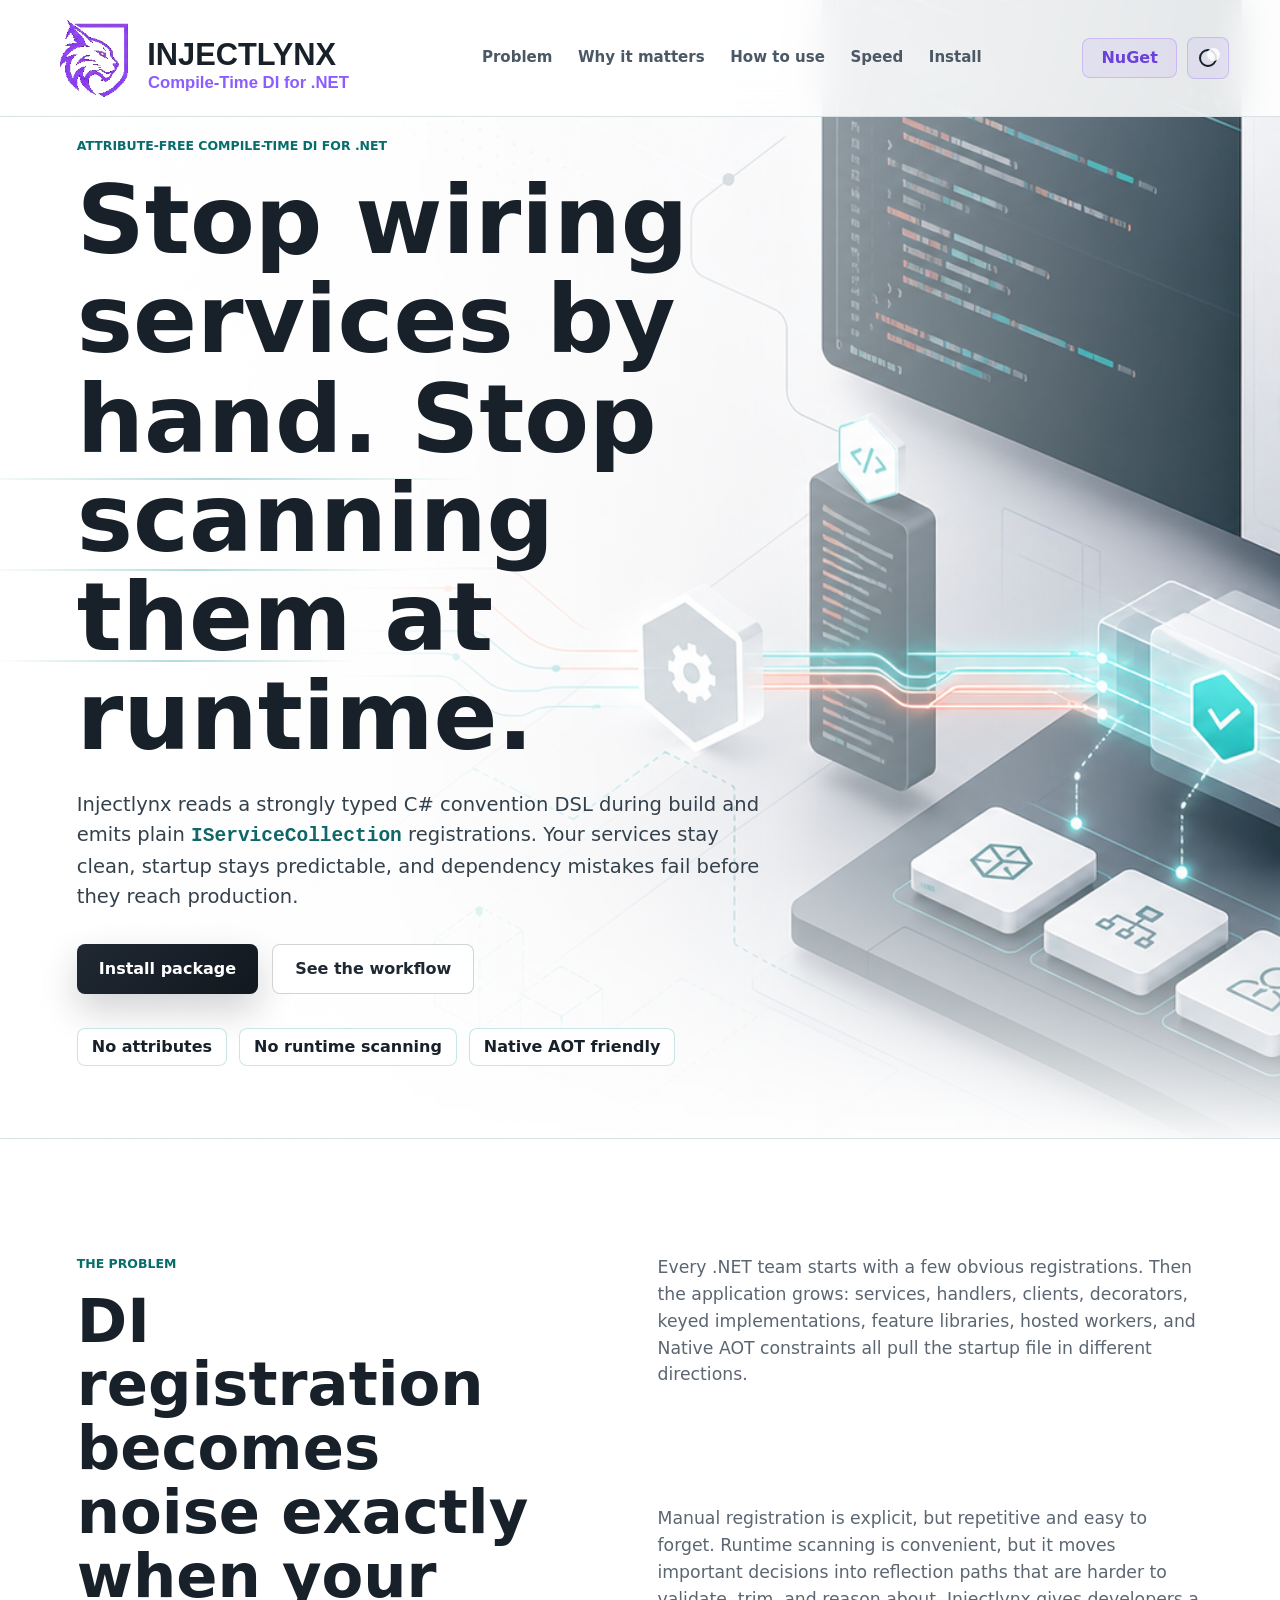
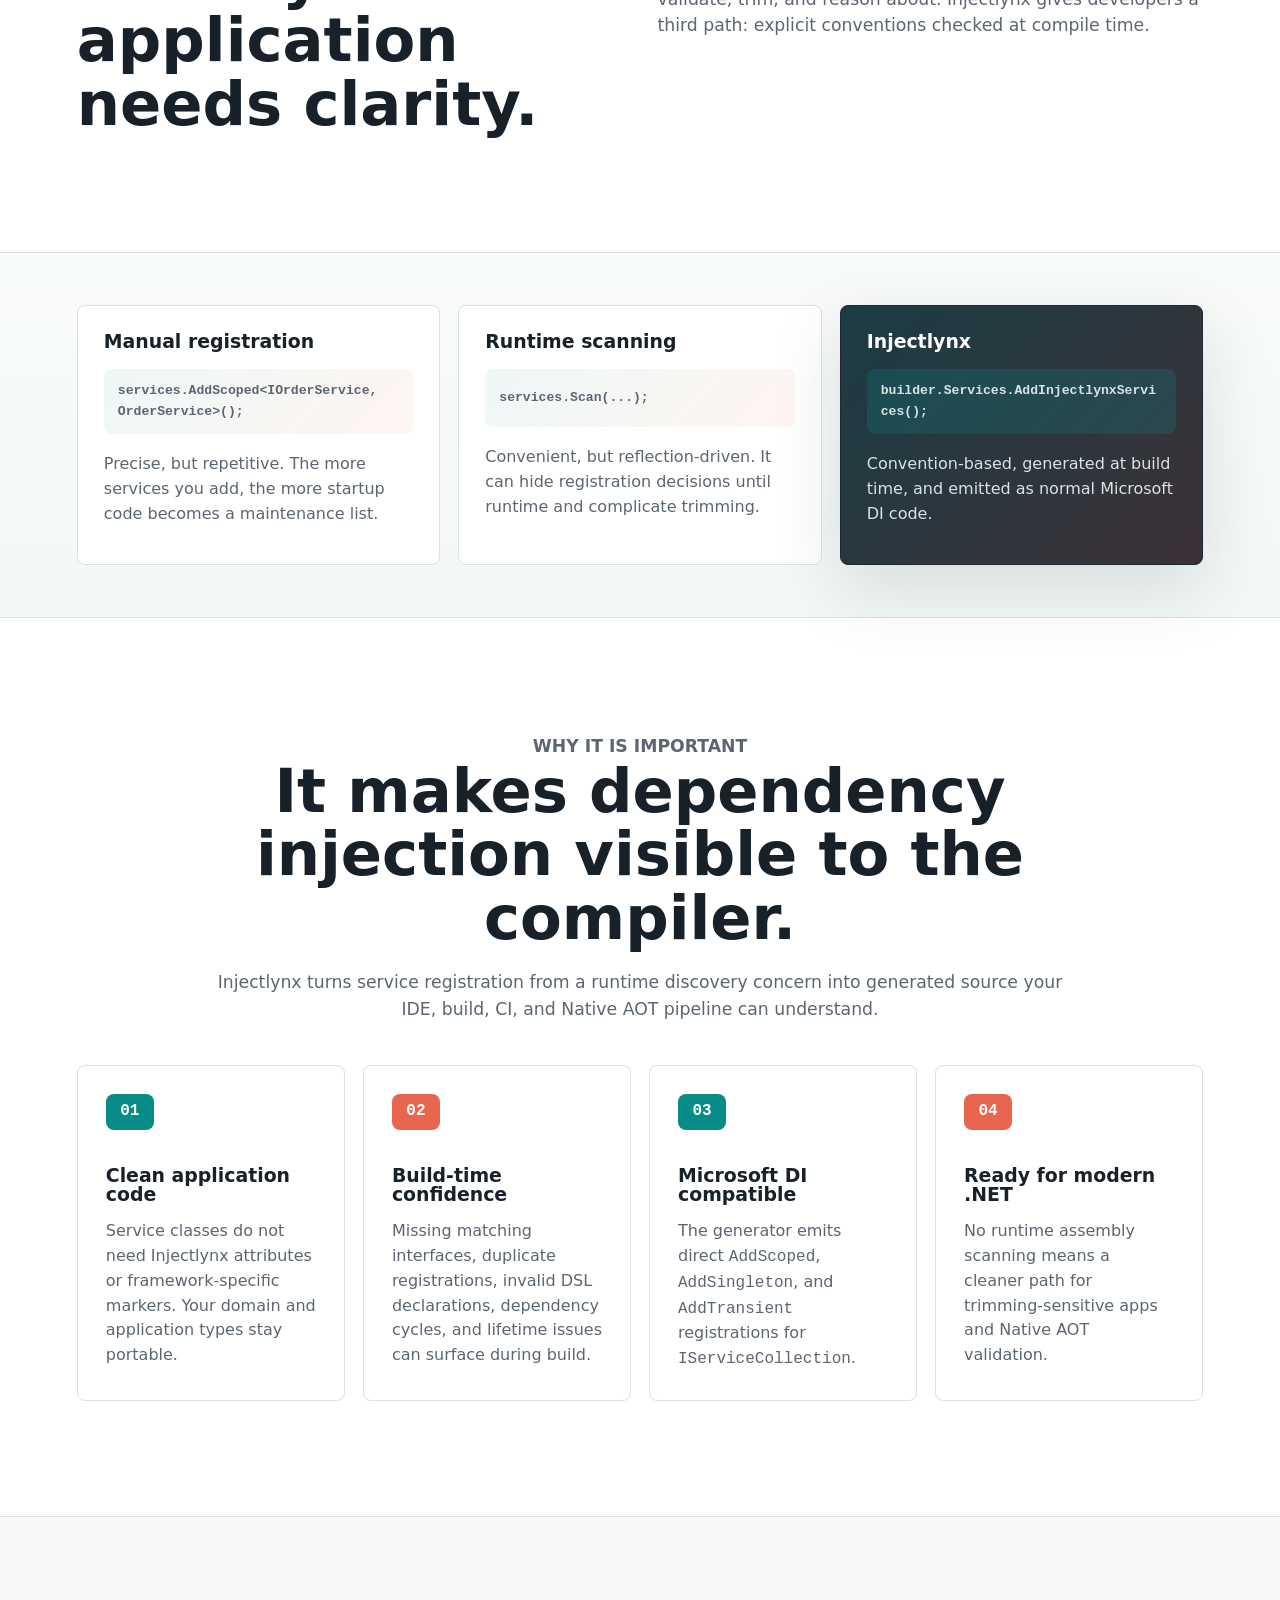
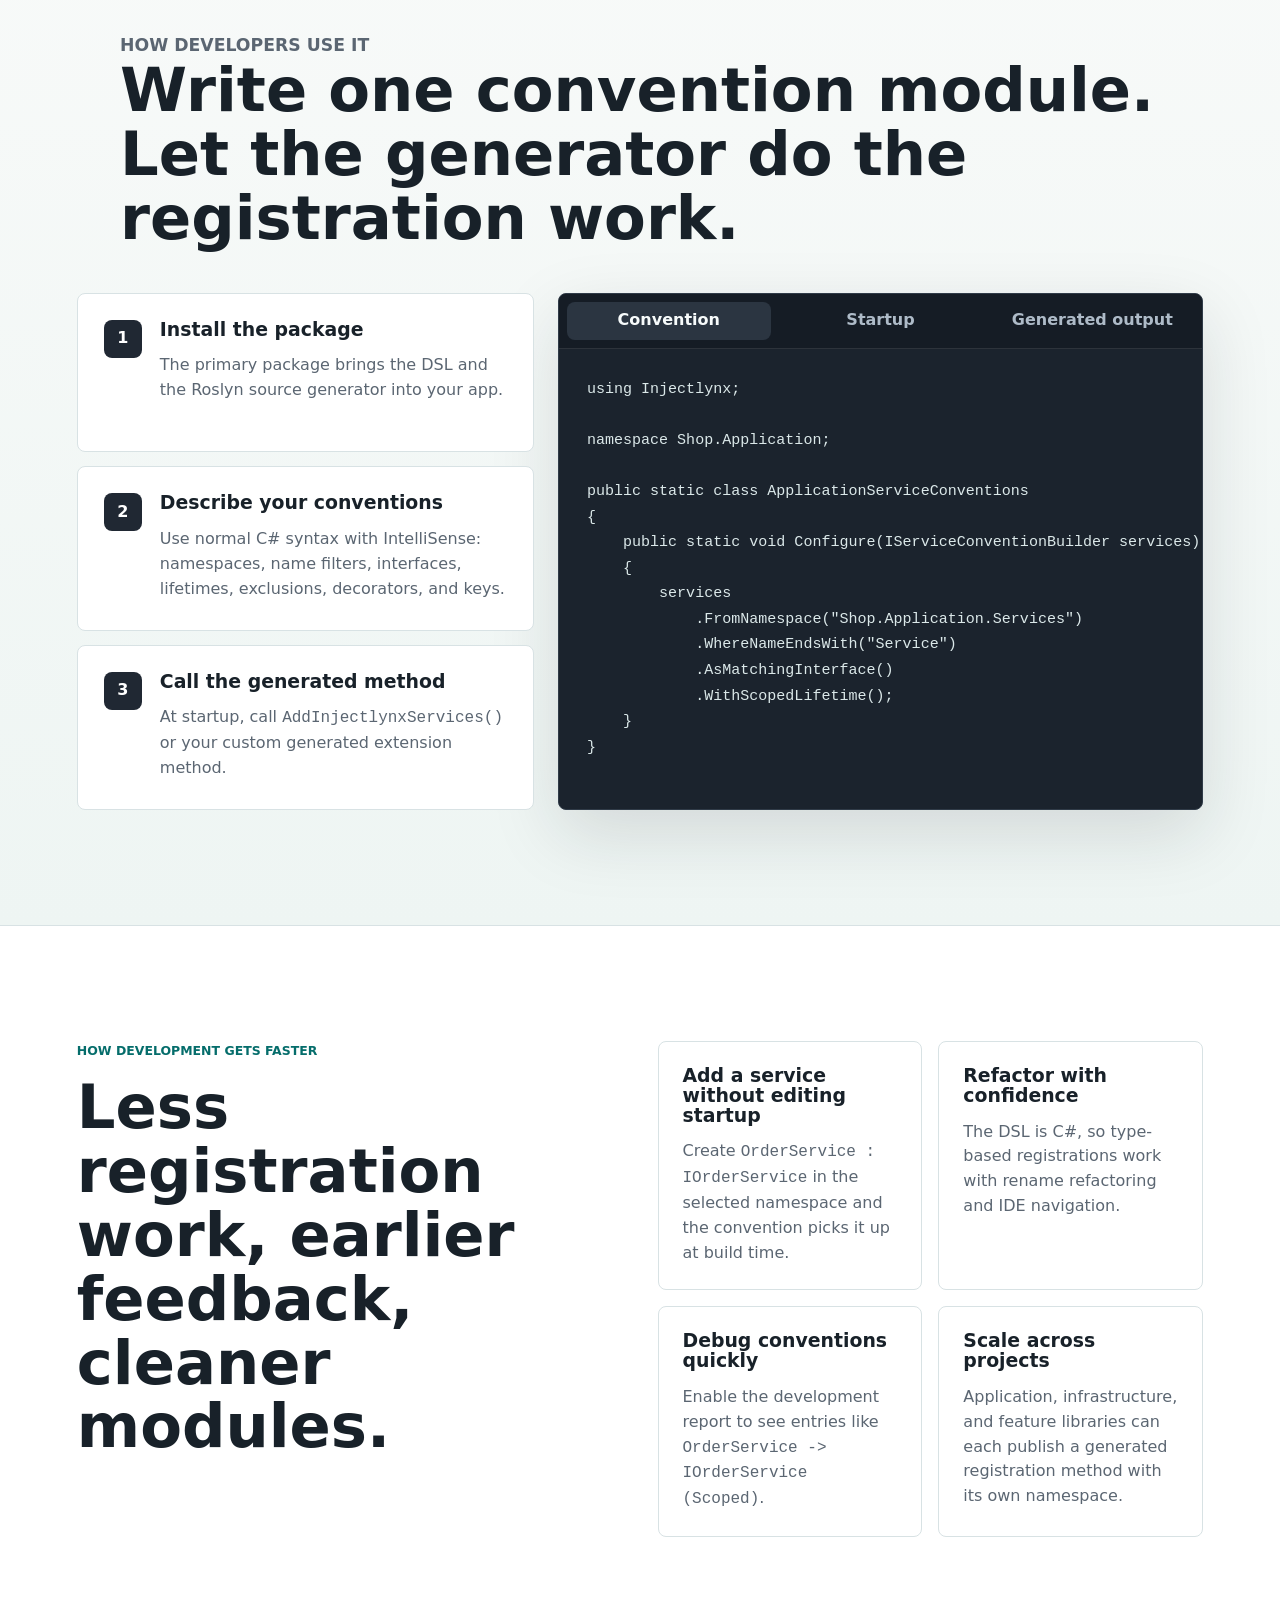
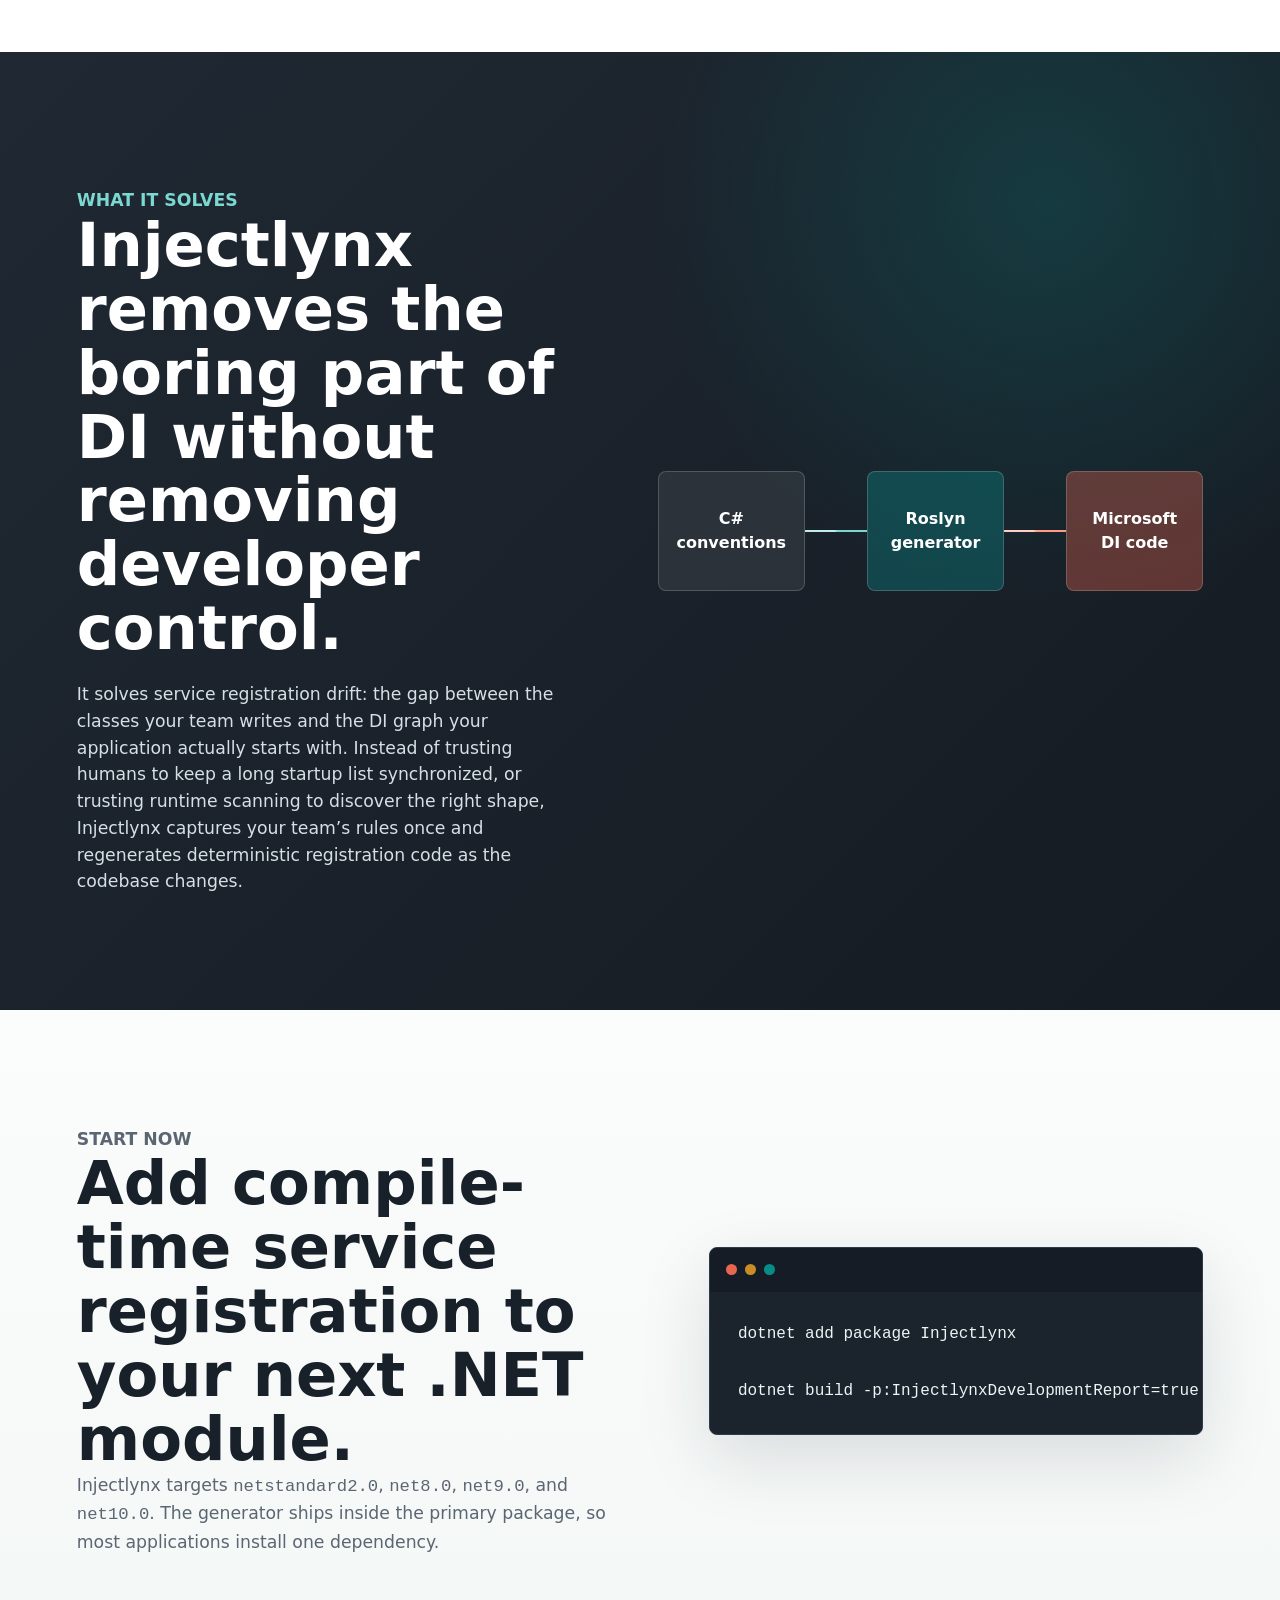
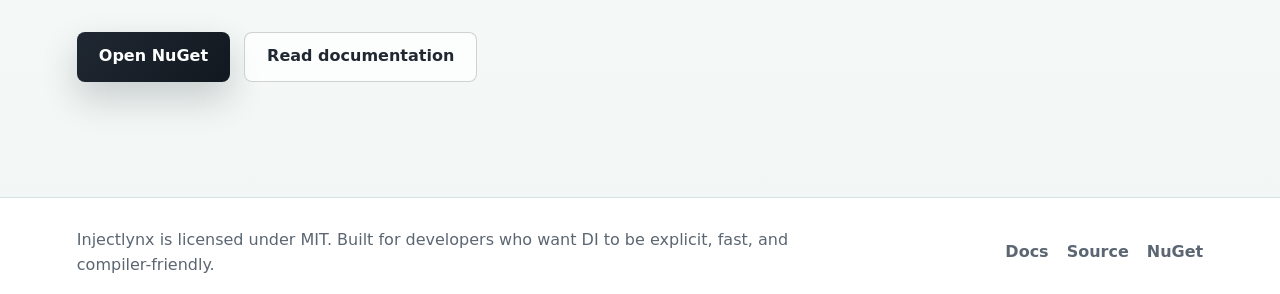
==== website/index.html @ a9395935 "Add Injectlynx website" ====
<!doctype html>
<html lang="en">
  <head>
    <meta charset="utf-8">
    <meta name="viewport" content="width=device-width, initial-scale=1">
    <meta
      name="description"
      content="Injectlynx is an attribute-free compile-time dependency injection toolkit for .NET that generates Microsoft DI registrations from a strongly typed C# convention DSL."
    >
    <meta
      name="keywords"
      content=".NET dependency injection, compile-time DI, compile-time dependency injection, C# dependency injection, source generator dependency injection, Roslyn source generator, Microsoft.Extensions.DependencyInjection, IServiceCollection registrations, Native AOT dependency injection, attribute-free DI, convention-based DI, dependency injection generator, .NET source generator, service registration generator, build-time diagnostics, no runtime scanning, trim friendly .NET, ASP.NET Core dependency injection, Minimal API dependency injection, Worker Service dependency injection"
    >
    <meta name="author" content="Injectlynx">
    <meta name="robots" content="index, follow, max-image-preview:large">
    <meta name="theme-color" content="#8B5CFF">
    <link rel="canonical" href="https://it-nilesh.github.io/Injectlynx/">
    <meta property="og:type" content="website">
    <meta property="og:site_name" content="Injectlynx">
    <meta property="og:title" content="Injectlynx | Compile-Time Dependency Injection for .NET">
    <meta
      property="og:description"
      content="Generate Microsoft DI registrations at build time from clean C# conventions. No attributes, no runtime scanning, Native AOT friendly."
    >
    <meta property="og:url" content="https://it-nilesh.github.io/Injectlynx/">
    <meta property="og:image" content="https://it-nilesh.github.io/Injectlynx/assets/injectlynx-hero.png">
    <meta property="og:image:alt" content="Abstract compile-time dependency injection pipeline for Injectlynx">
    <meta property="og:image:width" content="1672">
    <meta property="og:image:height" content="941">
    <meta name="twitter:card" content="summary_large_image">
    <meta name="twitter:title" content="Injectlynx | Compile-Time Dependency Injection for .NET">
    <meta
      name="twitter:description"
      content="Attribute-free, convention-based compile-time dependency injection for Microsoft.Extensions.DependencyInjection."
    >
    <meta name="twitter:image" content="https://it-nilesh.github.io/Injectlynx/assets/injectlynx-hero.png">
    <title>Injectlynx | Compile-Time Dependency Injection for .NET</title>
    <link rel="icon" type="image/svg+xml" href="assets/injectlynx-mark.svg">
    <link rel="apple-touch-icon" href="assets/injectlynx-mark.svg">
    <script>
      (() => {
        let storedTheme = null;

        try {
          storedTheme = localStorage.getItem("injectlynx-theme");
        } catch {
          storedTheme = null;
        }

        const systemDark = window.matchMedia("(prefers-color-scheme: dark)").matches;
        document.documentElement.dataset.theme = storedTheme || (systemDark ? "dark" : "light");
      })();
    </script>
    <link rel="stylesheet" href="styles.css">
    <script type="application/ld+json">
      {
        "@context": "https://schema.org",
        "@type": "SoftwareApplication",
        "name": "Injectlynx",
        "applicationCategory": "DeveloperApplication",
        "operatingSystem": "Windows, macOS, Linux",
        "programmingLanguage": "C#",
        "keywords": ".NET dependency injection, compile-time DI, C# dependency injection, source generator dependency injection, Roslyn source generator, Microsoft.Extensions.DependencyInjection, IServiceCollection registrations, Native AOT dependency injection, attribute-free DI, convention-based DI, service registration generator, no runtime scanning",
        "description": "Injectlynx is an attribute-free, convention-based compile-time dependency injection toolkit for .NET. It uses a Roslyn incremental source generator to emit Microsoft.Extensions.DependencyInjection registrations during build.",
        "url": "https://it-nilesh.github.io/Injectlynx/",
        "logo": "https://it-nilesh.github.io/Injectlynx/assets/injectlynx-logo.svg",
        "image": "https://it-nilesh.github.io/Injectlynx/assets/injectlynx-hero.png",
        "license": "https://github.com/it-nilesh/Injectlynx/blob/main/LICENSE",
        "codeRepository": "https://github.com/it-nilesh/Injectlynx",
        "downloadUrl": "https://www.nuget.org/packages/Injectlynx",
        "softwareRequirements": ".NET 8, .NET 9, .NET 10, netstandard2.0",
        "offers": {
          "@type": "Offer",
          "price": "0",
          "priceCurrency": "USD"
        },
        "featureList": [
          "Attribute-free service registration",
          "Compile-time Microsoft DI registration generation",
          "Strongly typed C# convention DSL",
          "Native AOT friendly dependency injection",
          "Build-time diagnostics for invalid conventions"
        ],
        "sameAs": [
          "https://github.com/it-nilesh/Injectlynx",
          "https://www.nuget.org/packages/Injectlynx"
        ]
      }
    </script>
  </head>
  <body>
    <header class="site-header">
      <a class="brand" href="#top" aria-label="Injectlynx home">
        <img src="assets/injectlynx-logo.svg" alt="Injectlynx" width="514" height="137">
      </a>
      <nav class="nav" aria-label="Primary navigation">
        <a href="#problem">Problem</a>
        <a href="#why">Why it matters</a>
        <a href="#use">How to use</a>
        <a href="#speed">Speed</a>
        <a href="#install">Install</a>
      </nav>
      <div class="header-actions">
        <a class="nav-cta" href="https://www.nuget.org/packages/Injectlynx">NuGet</a>
        <button class="theme-toggle" type="button" aria-label="Switch to dark mode" aria-pressed="false">
          <span class="theme-icon" aria-hidden="true"></span>
        </button>
        <button class="menu-toggle" type="button" aria-label="Open menu" aria-expanded="false" aria-controls="mobile-menu">
          <span></span>
          <span></span>
          <span></span>
        </button>
      </div>
      <div class="mobile-menu" id="mobile-menu">
        <a href="#problem">Problem</a>
        <a href="#why">Why it matters</a>
        <a href="#use">How to use</a>
        <a href="#speed">Speed</a>
        <a href="#install">Install</a>
        <a href="https://www.nuget.org/packages/Injectlynx">NuGet package</a>
      </div>
    </header>

    <main id="top">
      <section class="hero" aria-label="Injectlynx introduction">
        <img
          class="hero-media"
          src="assets/injectlynx-hero.png"
          alt=""
          width="1672"
          height="941"
          fetchpriority="high"
        >
        <div class="hero-overlay"></div>
        <div class="hero-motion" aria-hidden="true">
          <span></span>
          <span></span>
          <span></span>
        </div>
        <div class="hero-content">
          <p class="eyebrow">Attribute-free compile-time DI for .NET</p>
          <h1>Stop wiring services by hand. Stop scanning them at runtime.</h1>
          <p class="hero-lede">
            Injectlynx reads a strongly typed C# convention DSL during build and emits plain
            <code>IServiceCollection</code> registrations. Your services stay clean, startup stays predictable,
            and dependency mistakes fail before they reach production.
          </p>
          <div class="hero-actions">
            <a class="button primary" href="#install">Install package</a>
            <a class="button secondary" href="#use">See the workflow</a>
          </div>
          <div class="hero-metrics" aria-label="Key benefits">
            <span>No attributes</span>
            <span>No runtime scanning</span>
            <span>Native AOT friendly</span>
          </div>
        </div>
      </section>

      <section class="band intro-band" id="problem">
        <div class="section-grid">
          <div>
            <p class="eyebrow">The problem</p>
            <h2>DI registration becomes noise exactly when your application needs clarity.</h2>
          </div>
          <div class="copy-stack">
            <p>
              Every .NET team starts with a few obvious registrations. Then the application grows:
              services, handlers, clients, decorators, keyed implementations, feature libraries, hosted workers,
              and Native AOT constraints all pull the startup file in different directions.
            </p>
            <p>
              Manual registration is explicit, but repetitive and easy to forget. Runtime scanning is convenient,
              but it moves important decisions into reflection paths that are harder to validate, trim, and reason
              about. Injectlynx gives developers a third path: explicit conventions checked at compile time.
            </p>
          </div>
        </div>
      </section>

      <section class="band contrast-band">
        <div class="compare-grid" aria-label="Dependency injection approaches">
          <article class="compare-card muted">
            <h3>Manual registration</h3>
            <p class="code-line">services.AddScoped&lt;IOrderService, OrderService&gt;();</p>
            <p>Precise, but repetitive. The more services you add, the more startup code becomes a maintenance list.</p>
          </article>
          <article class="compare-card muted">
            <h3>Runtime scanning</h3>
            <p class="code-line">services.Scan(...);</p>
            <p>Convenient, but reflection-driven. It can hide registration decisions until runtime and complicate trimming.</p>
          </article>
          <article class="compare-card highlight">
            <h3>Injectlynx</h3>
            <p class="code-line">builder.Services.AddInjectlynxServices();</p>
            <p>Convention-based, generated at build time, and emitted as normal Microsoft DI code.</p>
          </article>
        </div>
      </section>

      <section class="band" id="why">
        <div class="section-heading">
          <p class="eyebrow">Why it is important</p>
          <h2>It makes dependency injection visible to the compiler.</h2>
          <p>
            Injectlynx turns service registration from a runtime discovery concern into generated source your IDE,
            build, CI, and Native AOT pipeline can understand.
          </p>
        </div>
        <div class="feature-grid">
          <article class="feature-card">
            <span class="feature-number">01</span>
            <h3>Clean application code</h3>
            <p>Service classes do not need Injectlynx attributes or framework-specific markers. Your domain and application types stay portable.</p>
          </article>
          <article class="feature-card">
            <span class="feature-number">02</span>
            <h3>Build-time confidence</h3>
            <p>Missing matching interfaces, duplicate registrations, invalid DSL declarations, dependency cycles, and lifetime issues can surface during build.</p>
          </article>
          <article class="feature-card">
            <span class="feature-number">03</span>
            <h3>Microsoft DI compatible</h3>
            <p>The generator emits direct <code>AddScoped</code>, <code>AddSingleton</code>, and <code>AddTransient</code> registrations for <code>IServiceCollection</code>.</p>
          </article>
          <article class="feature-card">
            <span class="feature-number">04</span>
            <h3>Ready for modern .NET</h3>
            <p>No runtime assembly scanning means a cleaner path for trimming-sensitive apps and Native AOT validation.</p>
          </article>
        </div>
      </section>

      <section class="band workflow-band" id="use">
        <div class="section-heading align-left">
          <p class="eyebrow">How developers use it</p>
          <h2>Write one convention module. Let the generator do the registration work.</h2>
        </div>
        <div class="workflow">
          <div class="steps" aria-label="Injectlynx workflow">
            <article>
              <span>1</span>
              <h3>Install the package</h3>
              <p>The primary package brings the DSL and the Roslyn source generator into your app.</p>
            </article>
            <article>
              <span>2</span>
              <h3>Describe your conventions</h3>
              <p>Use normal C# syntax with IntelliSense: namespaces, name filters, interfaces, lifetimes, exclusions, decorators, and keys.</p>
            </article>
            <article>
              <span>3</span>
              <h3>Call the generated method</h3>
              <p>At startup, call <code>AddInjectlynxServices()</code> or your custom generated extension method.</p>
            </article>
          </div>
          <div class="code-panel">
            <div class="code-tabs" aria-label="Code example tabs">
              <button class="tab active" type="button" data-tab="convention">Convention</button>
              <button class="tab" type="button" data-tab="startup">Startup</button>
              <button class="tab" type="button" data-tab="output">Generated output</button>
            </div>
            <pre class="code-sample active" data-panel="convention"><code>using Injectlynx;

namespace Shop.Application;

public static class ApplicationServiceConventions
{
    public static void Configure(IServiceConventionBuilder services)
    {
        services
            .FromNamespace("Shop.Application.Services")
            .WhereNameEndsWith("Service")
            .AsMatchingInterface()
            .WithScopedLifetime();
    }
}</code></pre>
            <pre class="code-sample" data-panel="startup"><code>var builder = WebApplication.CreateBuilder(args);

builder.Services.AddInjectlynxServices();

var app = builder.Build();
app.Run();</code></pre>
            <pre class="code-sample" data-panel="output"><code>// Emitted during build.
services.AddScoped&lt;IOrderService, OrderService&gt;();
services.AddScoped&lt;ICustomerService, CustomerService&gt;();
services.AddScoped&lt;IInvoiceService, InvoiceService&gt;();</code></pre>
          </div>
        </div>
      </section>

      <section class="band speed-band" id="speed">
        <div class="section-grid">
          <div>
            <p class="eyebrow">How development gets faster</p>
            <h2>Less registration work, earlier feedback, cleaner modules.</h2>
          </div>
          <div class="speed-list">
            <article>
              <h3>Add a service without editing startup</h3>
              <p>Create <code>OrderService : IOrderService</code> in the selected namespace and the convention picks it up at build time.</p>
            </article>
            <article>
              <h3>Refactor with confidence</h3>
              <p>The DSL is C#, so type-based registrations work with rename refactoring and IDE navigation.</p>
            </article>
            <article>
              <h3>Debug conventions quickly</h3>
              <p>Enable the development report to see entries like <code>OrderService -&gt; IOrderService (Scoped)</code>.</p>
            </article>
            <article>
              <h3>Scale across projects</h3>
              <p>Application, infrastructure, and feature libraries can each publish a generated registration method with its own namespace.</p>
            </article>
          </div>
        </div>
      </section>

      <section class="band problem-solved">
        <div class="solution-copy">
          <p class="eyebrow">What it solves</p>
          <h2>Injectlynx removes the boring part of DI without removing developer control.</h2>
          <p>
            It solves service registration drift: the gap between the classes your team writes and the DI graph your
            application actually starts with. Instead of trusting humans to keep a long startup list synchronized, or
            trusting runtime scanning to discover the right shape, Injectlynx captures your team’s rules once and
            regenerates deterministic registration code as the codebase changes.
          </p>
        </div>
        <div class="solution-map" aria-label="Injectlynx value map">
          <div class="map-node source">C# conventions</div>
          <div class="map-line"><span></span></div>
          <div class="map-node generator">Roslyn generator</div>
          <div class="map-line accent"><span></span></div>
          <div class="map-node output">Microsoft DI code</div>
        </div>
      </section>

      <section class="band install-band" id="install">
        <div class="install-copy">
          <p class="eyebrow">Start now</p>
          <h2>Add compile-time service registration to your next .NET module.</h2>
          <p>
            Injectlynx targets <code>netstandard2.0</code>, <code>net8.0</code>, <code>net9.0</code>, and <code>net10.0</code>.
            The generator ships inside the primary package, so most applications install one dependency.
          </p>
        </div>
        <div class="terminal">
          <div class="terminal-bar">
            <span></span>
            <span></span>
            <span></span>
          </div>
          <pre><code>dotnet add package Injectlynx

dotnet build -p:InjectlynxDevelopmentReport=true</code></pre>
        </div>
        <div class="final-actions">
          <a class="button primary" href="https://www.nuget.org/packages/Injectlynx">Open NuGet</a>
          <a class="button secondary" href="https://github.com/it-nilesh/Injectlynx#readme">Read documentation</a>
        </div>
      </section>
    </main>

    <footer class="footer">
      <p>Injectlynx is licensed under MIT. Built for developers who want DI to be explicit, fast, and compiler-friendly.</p>
      <div>
        <a href="https://github.com/it-nilesh/Injectlynx#readme">Docs</a>
        <a href="https://github.com/it-nilesh/Injectlynx">Source</a>
        <a href="https://www.nuget.org/packages/Injectlynx">NuGet</a>
      </div>
    </footer>

    <script src="script.js"></script>
  </body>
</html>
---- website/styles.css ----
:root {
  color-scheme: light dark;
  --ink: #182129;
  --muted: #5b6672;
  --line: #d8e2e4;
  --paper: #ffffff;
  --soft: #f3f8f7;
  --mist: #edf2f0;
  --teal: #078c87;
  --teal-dark: #056d6b;
  --coral: #e86650;
  --coral-soft: #fff0eb;
  --graphite: #202833;
  --graphite-2: #2d3845;
  --amber: #c98c27;
  --violet: #8b5cff;
  --focus: #1c9e98;
  --shadow: 0 24px 70px rgba(23, 32, 42, 0.13);
  --shadow-hover: 0 34px 90px rgba(23, 32, 42, 0.18);
  --header-bg: rgba(255, 255, 255, 0.86);
  --header-color: #132027;
  --nav-color: #4b5865;
  --hero-text: #33414d;
  --hero-overlay: linear-gradient(90deg, rgba(255, 255, 255, 0.99) 0%, rgba(255, 255, 255, 0.94) 29%, rgba(255, 255, 255, 0.58) 57%, rgba(255, 255, 255, 0.08) 100%),
    linear-gradient(0deg, rgba(255, 255, 255, 0.96) 0%, rgba(255, 255, 255, 0) 24%);
  --soft-band: linear-gradient(180deg, #f8fbfa 0%, #f3f8f7 100%);
  --workflow-band: linear-gradient(180deg, #f8faf9 0%, #eef5f3 100%);
  --install-band: linear-gradient(180deg, #fbfcfc 0%, #f2f7f5 100%);
  --card-bg: #ffffff;
  --secondary-button-bg: rgba(255, 255, 255, 0.72);
  --metric-bg: rgba(255, 255, 255, 0.7);
  --code-line-bg: linear-gradient(135deg, #eef8f7, #fff5f1);
}

[data-theme="dark"] {
  color-scheme: dark;
  --ink: #edf3f4;
  --muted: #b8c4ca;
  --line: #2d3a44;
  --paper: #10171f;
  --soft: #151f28;
  --mist: #1b2630;
  --teal: #32c9bf;
  --teal-dark: #73eee5;
  --coral: #ff8a72;
  --coral-soft: #331d1a;
  --graphite: #edf3f4;
  --graphite-2: #cfd9de;
  --amber: #e9ad43;
  --focus: #8b5cff;
  --shadow: 0 24px 70px rgba(0, 0, 0, 0.32);
  --shadow-hover: 0 34px 90px rgba(0, 0, 0, 0.45);
  --header-bg: rgba(15, 22, 30, 0.9);
  --header-color: #edf3f4;
  --nav-color: #c7d1d8;
  --hero-text: #d3dee3;
  --hero-overlay: linear-gradient(90deg, rgba(16, 23, 31, 0.98) 0%, rgba(16, 23, 31, 0.9) 34%, rgba(16, 23, 31, 0.62) 64%, rgba(16, 23, 31, 0.24) 100%),
    linear-gradient(0deg, rgba(16, 23, 31, 0.98) 0%, rgba(16, 23, 31, 0) 24%);
  --soft-band: linear-gradient(180deg, #131c25 0%, #17222b 100%);
  --workflow-band: linear-gradient(180deg, #121b24 0%, #18242d 100%);
  --install-band: linear-gradient(180deg, #101820 0%, #16212a 100%);
  --card-bg: #141f28;
  --secondary-button-bg: rgba(20, 31, 40, 0.82);
  --metric-bg: rgba(20, 31, 40, 0.72);
  --code-line-bg: linear-gradient(135deg, rgba(50, 201, 191, 0.13), rgba(255, 138, 114, 0.12));
}

* {
  box-sizing: border-box;
}

html {
  scroll-behavior: smooth;
}

body {
  margin: 0;
  color: var(--ink);
  background: var(--paper);
  font-family: system-ui, -apple-system, BlinkMacSystemFont, "Segoe UI", sans-serif;
  line-height: 1.55;
  text-rendering: optimizeLegibility;
}

a {
  color: inherit;
  text-decoration: none;
}

a:focus-visible,
button:focus-visible {
  outline: 3px solid rgba(139, 92, 255, 0.42);
  outline-offset: 4px;
}

code,
pre {
  font-family: "SFMono-Regular", Consolas, monospace;
}

.site-header {
  position: fixed;
  z-index: 20;
  top: 0;
  left: 0;
  right: 0;
  display: flex;
  align-items: center;
  justify-content: space-between;
  gap: 24px;
  min-height: 72px;
  padding: 14px clamp(18px, 4vw, 56px);
  color: var(--header-color);
  background: var(--header-bg);
  border-bottom: 1px solid var(--line);
  backdrop-filter: blur(18px);
}

.brand {
  display: inline-flex;
  align-items: center;
  width: clamp(214px, 27vw, 330px);
  min-width: 214px;
  border-radius: 8px;
  background: transparent;
  transition: transform 180ms ease, box-shadow 180ms ease;
}

.brand:hover {
  transform: translateY(-1px);
  box-shadow: none;
}

.brand img {
  display: block;
  width: 100%;
  height: auto;
  border-radius: 8px;
}

.nav {
  display: flex;
  align-items: center;
  justify-content: center;
  gap: clamp(14px, 2vw, 28px);
  color: var(--nav-color);
  font-size: 0.94rem;
  font-weight: 650;
}

.nav a:hover,
.footer a:hover {
  color: var(--teal-dark);
}

.nav-cta {
  display: inline-flex;
  align-items: center;
  justify-content: center;
  min-height: 40px;
  padding: 0 18px;
  border: 1px solid rgba(139, 92, 255, 0.28);
  border-radius: 8px;
  color: #6a42d8;
  font-weight: 750;
  background: rgba(139, 92, 255, 0.08);
  transition: background 180ms ease, border-color 180ms ease, transform 180ms ease;
}

.header-actions {
  display: flex;
  align-items: center;
  gap: 10px;
}

.theme-toggle,
.menu-toggle {
  display: inline-flex;
  align-items: center;
  justify-content: center;
  width: 42px;
  height: 42px;
  border: 1px solid rgba(139, 92, 255, 0.28);
  border-radius: 8px;
  color: var(--header-color);
  background: rgba(139, 92, 255, 0.08);
  cursor: pointer;
  transition: transform 180ms ease, background 180ms ease, border-color 180ms ease;
}

.theme-toggle:hover,
.menu-toggle:hover {
  transform: translateY(-1px);
  border-color: rgba(139, 92, 255, 0.46);
  background: rgba(139, 92, 255, 0.14);
}

.theme-icon {
  position: relative;
  width: 18px;
  height: 18px;
  border: 2px solid currentColor;
  border-radius: 50%;
}

.theme-icon::after {
  content: "";
  position: absolute;
  top: -3px;
  right: -5px;
  width: 13px;
  height: 13px;
  border-radius: 50%;
  background: var(--header-bg);
}

[data-theme="dark"] .theme-icon::after {
  width: 5px;
  height: 5px;
  top: 4px;
  right: 4px;
  background: currentColor;
}

.menu-toggle {
  display: none;
  flex-direction: column;
  gap: 5px;
}

.menu-toggle span {
  width: 18px;
  height: 2px;
  border-radius: 99px;
  background: currentColor;
  transition: transform 180ms ease, opacity 180ms ease;
}

.menu-toggle[aria-expanded="true"] span:nth-child(1) {
  transform: translateY(7px) rotate(45deg);
}

.menu-toggle[aria-expanded="true"] span:nth-child(2) {
  opacity: 0;
}

.menu-toggle[aria-expanded="true"] span:nth-child(3) {
  transform: translateY(-7px) rotate(-45deg);
}

.mobile-menu {
  position: absolute;
  top: calc(100% + 10px);
  left: clamp(18px, 4vw, 56px);
  right: clamp(18px, 4vw, 56px);
  display: none;
  padding: 10px;
  border: 1px solid var(--line);
  border-radius: 8px;
  background: var(--header-bg);
  box-shadow: var(--shadow);
  backdrop-filter: blur(18px);
}

.mobile-menu a {
  display: flex;
  align-items: center;
  min-height: 46px;
  padding: 0 14px;
  border-radius: 8px;
  color: var(--header-color);
  font-weight: 760;
}

.mobile-menu a:hover {
  background: rgba(139, 92, 255, 0.12);
}

.nav-cta:hover {
  border-color: rgba(139, 92, 255, 0.42);
  background: rgba(139, 92, 255, 0.13);
  transform: translateY(-1px);
}

.hero {
  position: relative;
  display: flex;
  align-items: center;
  min-height: 92vh;
  padding: 136px clamp(20px, 6vw, 88px) 72px;
  overflow: hidden;
  border-bottom: 1px solid var(--line);
}

.hero-media,
.hero-overlay {
  position: absolute;
  inset: 0;
  width: 100%;
  height: 100%;
}

.hero-media {
  object-fit: cover;
  object-position: center;
  transform: scale(1.015);
  animation: heroDrift 18s ease-in-out infinite alternate;
}

.hero-overlay {
  background: var(--hero-overlay);
}

.hero-motion {
  position: absolute;
  inset: 0;
  z-index: 1;
  pointer-events: none;
  overflow: hidden;
}

.hero-motion span {
  position: absolute;
  left: clamp(22px, 7%, 96px);
  width: min(520px, 58vw);
  height: 2px;
  border-radius: 999px;
  background: linear-gradient(90deg, rgba(7, 140, 135, 0), rgba(7, 140, 135, 0.52), rgba(232, 102, 80, 0));
  opacity: 0.58;
  transform: translateX(-26%);
  animation: dataRail 4.8s ease-in-out infinite;
}

.hero-motion span:nth-child(1) {
  top: 42%;
}

.hero-motion span:nth-child(2) {
  top: 50%;
  width: min(440px, 52vw);
  animation-delay: 760ms;
}

.hero-motion span:nth-child(3) {
  top: 58%;
  width: min(360px, 46vw);
  animation-delay: 1.4s;
}

.hero-content {
  position: relative;
  z-index: 2;
  width: min(760px, 100%);
  animation: contentRise 680ms ease-out both;
}

.eyebrow {
  margin: 0 0 16px;
  color: var(--teal-dark);
  font-size: 0.78rem;
  font-weight: 800;
  letter-spacing: 0;
  text-transform: uppercase;
}

h1,
h2,
h3,
p {
  overflow-wrap: anywhere;
}

h1,
h2,
h3 {
  margin: 0;
  line-height: 1.05;
  letter-spacing: 0;
}

h1 {
  max-width: 720px;
  font-size: 5.9rem;
  font-weight: 850;
}

h2 {
  font-size: 3.8rem;
  font-weight: 820;
}

h3 {
  font-size: 1.18rem;
  font-weight: 780;
}

.hero-lede {
  max-width: 700px;
  margin: 24px 0 0;
  color: var(--hero-text);
  font-size: 1.22rem;
}

.hero-lede code {
  color: #0f6567;
  font-weight: 700;
}

.hero-actions,
.final-actions {
  display: flex;
  flex-wrap: wrap;
  gap: 14px;
  margin-top: 32px;
}

.button {
  display: inline-flex;
  align-items: center;
  justify-content: center;
  min-height: 50px;
  padding: 0 22px;
  border-radius: 8px;
  font-weight: 800;
  transition: transform 180ms ease, box-shadow 180ms ease, border-color 180ms ease, background 180ms ease;
}

.button:hover {
  transform: translateY(-2px);
}

.button.primary {
  color: #fff;
  background: linear-gradient(135deg, var(--graphite), #11181f);
  box-shadow: 0 16px 36px rgba(23, 32, 42, 0.2);
}

[data-theme="dark"] .button.primary {
  color: #10171f;
  background: linear-gradient(135deg, #f8fbfb, #cfd9de);
}

.button.primary:hover {
  box-shadow: 0 22px 48px rgba(23, 32, 42, 0.24);
}

.button.secondary {
  color: var(--graphite);
  background: var(--secondary-button-bg);
  border: 1px solid rgba(45, 56, 69, 0.22);
}

.button.secondary:hover {
  border-color: rgba(7, 140, 135, 0.34);
  background: rgba(255, 255, 255, 0.9);
}

[data-theme="dark"] .button.secondary:hover {
  background: rgba(30, 45, 57, 0.96);
}

.hero-metrics {
  display: flex;
  flex-wrap: wrap;
  gap: 12px;
  margin-top: 34px;
}

.hero-metrics span {
  display: inline-flex;
  align-items: center;
  min-height: 38px;
  padding: 0 14px;
  border: 1px solid rgba(10, 143, 143, 0.22);
  border-radius: 8px;
  color: var(--ink);
  background: var(--metric-bg);
  font-weight: 750;
  transition: transform 180ms ease, border-color 180ms ease, background 180ms ease;
}

.hero-metrics span:hover {
  transform: translateY(-2px);
  border-color: rgba(232, 102, 80, 0.34);
  background: rgba(255, 255, 255, 0.9);
}

[data-theme="dark"] .hero-metrics span:hover {
  background: rgba(30, 45, 57, 0.96);
}

.band {
  padding: clamp(72px, 9vw, 128px) clamp(20px, 6vw, 88px);
}

.intro-band {
  background: var(--paper);
}

.section-grid {
  display: grid;
  grid-template-columns: minmax(0, 0.9fr) minmax(320px, 1fr);
  gap: clamp(36px, 7vw, 90px);
  max-width: 1220px;
  margin: 0 auto;
}

.copy-stack p,
.section-heading p,
.solution-copy p,
.install-copy p {
  margin: 0;
  color: var(--muted);
  font-size: 1.08rem;
}

.copy-stack {
  display: grid;
  gap: 20px;
}

.contrast-band {
  padding-top: 52px;
  padding-bottom: 52px;
  background: var(--soft-band);
  border-block: 1px solid var(--line);
}

.compare-grid {
  display: grid;
  grid-template-columns: repeat(3, minmax(0, 1fr));
  gap: 18px;
  max-width: 1220px;
  margin: 0 auto;
}

.compare-card,
.feature-card,
.steps article,
.speed-list article {
  border: 1px solid var(--line);
  border-radius: 8px;
  background: var(--card-bg);
  transition: transform 220ms ease, box-shadow 220ms ease, border-color 220ms ease;
}

.compare-card:hover,
.feature-card:hover,
.steps article:hover,
.speed-list article:hover {
  transform: translateY(-5px);
  border-color: rgba(7, 140, 135, 0.24);
  box-shadow: var(--shadow);
}

.compare-card {
  min-height: 260px;
  padding: 26px;
}

.compare-card.highlight {
  color: #fff;
  background:
    linear-gradient(135deg, rgba(7, 140, 135, 0.2), rgba(232, 102, 80, 0.14)),
    var(--graphite);
  border-color: var(--graphite);
  box-shadow: var(--shadow);
}

[data-theme="dark"] .compare-card.highlight {
  color: #fff;
  background:
    linear-gradient(135deg, rgba(50, 201, 191, 0.16), rgba(139, 92, 255, 0.18)),
    #202833;
}

.compare-card.highlight:hover {
  box-shadow: var(--shadow-hover);
}

.compare-card p {
  margin: 18px 0 0;
  color: var(--muted);
}

.compare-card.highlight p {
  color: #d8e3e6;
}

.code-line {
  display: flex;
  align-items: center;
  min-height: 58px;
  padding: 12px 14px;
  border-radius: 8px;
  color: #0d6769;
  background: var(--code-line-bg);
  font-family: "SFMono-Regular", Consolas, monospace;
  font-size: 0.82rem;
  font-weight: 700;
}

.highlight .code-line {
  color: #d8fffb;
  background: rgba(10, 143, 143, 0.22);
}

.section-heading {
  max-width: 850px;
  margin: 0 auto 42px;
  text-align: center;
}

.section-heading.align-left {
  max-width: 1040px;
  margin-inline: auto;
  text-align: left;
}

.section-heading h2 + p {
  margin-top: 18px;
}

.feature-grid {
  display: grid;
  grid-template-columns: repeat(4, minmax(0, 1fr));
  gap: 18px;
  max-width: 1220px;
  margin: 0 auto;
}

.feature-card {
  min-height: 270px;
  padding: 28px;
}

.feature-number {
  display: inline-flex;
  align-items: center;
  justify-content: center;
  width: 48px;
  height: 36px;
  margin-bottom: 36px;
  border-radius: 8px;
  color: #fff;
  background: var(--teal);
  font-family: "SFMono-Regular", Consolas, monospace;
  font-weight: 800;
}

.feature-card:nth-child(2) .feature-number,
.feature-card:nth-child(4) .feature-number {
  background: var(--coral);
}

.feature-card p,
.steps p,
.speed-list p {
  margin: 14px 0 0;
  color: var(--muted);
}

.workflow-band {
  background: var(--workflow-band);
  border-block: 1px solid var(--line);
}

.workflow {
  display: grid;
  grid-template-columns: minmax(280px, 0.85fr) minmax(360px, 1.2fr);
  gap: 24px;
  max-width: 1220px;
  margin: 0 auto;
}

.steps {
  display: grid;
  gap: 14px;
}

.steps article {
  position: relative;
  min-height: 158px;
  padding: 26px 26px 26px 82px;
}

.steps span {
  position: absolute;
  top: 26px;
  left: 26px;
  display: grid;
  place-items: center;
  width: 38px;
  height: 38px;
  border-radius: 8px;
  color: #fff;
  background: var(--graphite);
  font-weight: 800;
}

[data-theme="dark"] .steps span {
  color: #10171f;
  background: #f8fbfb;
}

.code-panel,
.terminal {
  overflow: hidden;
  border: 1px solid #303b48;
  border-radius: 8px;
  background: #1b232d;
  box-shadow: var(--shadow);
}

.code-tabs {
  display: flex;
  min-height: 54px;
  padding: 8px;
  gap: 8px;
  border-bottom: 1px solid rgba(255, 255, 255, 0.1);
  background: #151c25;
}

.tab {
  flex: 1;
  min-height: 38px;
  border: 0;
  border-radius: 8px;
  color: #aebbc8;
  background: transparent;
  font: inherit;
  font-weight: 800;
  cursor: pointer;
  transition: color 160ms ease, background 160ms ease, transform 160ms ease;
}

.tab.active {
  color: #f7fbfb;
  background: #2b3541;
}

.tab:hover {
  color: #f7fbfb;
  transform: translateY(-1px);
}

.code-sample {
  display: none;
  min-height: 460px;
  margin: 0;
  padding: 28px;
  overflow-x: auto;
  color: #dbe8e9;
  font-size: 0.94rem;
  line-height: 1.7;
  opacity: 0;
  transform: translateY(8px);
  transition: opacity 220ms ease, transform 220ms ease;
}

.code-sample.active {
  display: block;
  opacity: 1;
  transform: translateY(0);
}

.speed-band {
  background: var(--paper);
}

.speed-list {
  display: grid;
  grid-template-columns: repeat(2, minmax(0, 1fr));
  gap: 16px;
}

.speed-list article {
  min-height: 170px;
  padding: 24px;
}

.problem-solved {
  display: grid;
  grid-template-columns: minmax(0, 0.9fr) minmax(320px, 1fr);
  align-items: center;
  gap: clamp(36px, 7vw, 96px);
  background:
    radial-gradient(circle at 82% 16%, rgba(7, 140, 135, 0.24), transparent 30%),
    linear-gradient(135deg, #202833 0%, #141b22 100%);
  color: #fff;
}

.problem-solved .eyebrow {
  color: #7ad8d1;
}

.solution-copy p {
  margin-top: 20px;
  color: #d5e0e5;
}

.solution-map {
  display: grid;
  grid-template-columns: 1fr 62px 1fr 62px 1fr;
  align-items: center;
  gap: 0;
}

.map-node {
  display: grid;
  place-items: center;
  min-height: 120px;
  padding: 18px;
  border: 1px solid rgba(255, 255, 255, 0.18);
  border-radius: 8px;
  text-align: center;
  font-weight: 850;
  background: rgba(255, 255, 255, 0.08);
  transition: transform 220ms ease, background 220ms ease, border-color 220ms ease;
}

.map-node:hover {
  transform: translateY(-4px);
  border-color: rgba(255, 255, 255, 0.34);
  background: rgba(255, 255, 255, 0.13);
}

.map-node.generator {
  background: rgba(10, 143, 143, 0.35);
}

.map-node.output {
  background: rgba(236, 103, 79, 0.34);
}

.map-line {
  position: relative;
  overflow: hidden;
  height: 2px;
  background: #7ad8d1;
}

.map-line.accent {
  background: #ff9b86;
}

.map-line span {
  position: absolute;
  inset: 0;
  width: 50%;
  background: rgba(255, 255, 255, 0.9);
  filter: blur(1px);
  animation: mapPulse 2.6s ease-in-out infinite;
}

.map-line.accent span {
  animation-delay: 520ms;
}

.install-band {
  display: grid;
  grid-template-columns: minmax(0, 0.9fr) minmax(340px, 0.8fr);
  gap: clamp(32px, 6vw, 76px);
  align-items: center;
  background: var(--install-band);
}

.terminal-bar {
  display: flex;
  align-items: center;
  gap: 8px;
  min-height: 44px;
  padding: 0 16px;
  background: #151c25;
}

.terminal-bar span {
  width: 11px;
  height: 11px;
  border-radius: 50%;
  background: var(--coral);
}

.terminal-bar span:nth-child(2) {
  background: var(--amber);
}

.terminal-bar span:nth-child(3) {
  background: var(--teal);
}

.terminal pre {
  margin: 0;
  padding: 28px;
  overflow-x: auto;
  color: #eaf6f4;
  line-height: 1.8;
}

.reveal {
  opacity: 0;
  transform: translateY(26px);
  transition: opacity 620ms ease, transform 620ms ease;
}

.reveal.visible {
  opacity: 1;
  transform: translateY(0);
}

@keyframes contentRise {
  from {
    opacity: 0;
    transform: translateY(18px);
  }

  to {
    opacity: 1;
    transform: translateY(0);
  }
}

@keyframes heroDrift {
  from {
    transform: scale(1.015) translate3d(0, 0, 0);
  }

  to {
    transform: scale(1.045) translate3d(-16px, -8px, 0);
  }
}

@keyframes dataRail {
  0% {
    opacity: 0;
    transform: translateX(-34%);
  }

  20%,
  70% {
    opacity: 0.68;
  }

  100% {
    opacity: 0;
    transform: translateX(42%);
  }
}

@keyframes mapPulse {
  from {
    transform: translateX(-120%);
  }

  to {
    transform: translateX(240%);
  }
}

.final-actions {
  grid-column: 1 / -1;
  margin-top: 0;
}

.footer {
  display: flex;
  align-items: center;
  justify-content: space-between;
  gap: 24px;
  padding: 30px clamp(20px, 6vw, 88px);
  color: var(--muted);
  border-top: 1px solid var(--line);
}

.footer p {
  max-width: 720px;
  margin: 0;
}

.footer div {
  display: flex;
  gap: 18px;
  font-weight: 750;
}

@media (max-width: 1040px) {
  .nav {
    display: none;
  }

  .menu-toggle {
    display: inline-flex;
  }

  .mobile-menu.open {
    display: grid;
    animation: contentRise 180ms ease-out both;
  }

  .compare-grid,
  .feature-grid,
  .workflow,
  .section-grid,
  .problem-solved,
  .install-band {
    grid-template-columns: 1fr;
  }

  .feature-grid,
  .speed-list {
    grid-template-columns: repeat(2, minmax(0, 1fr));
  }

  .solution-map {
    grid-template-columns: 1fr;
    gap: 14px;
  }

  .map-line {
    width: 2px;
    height: 42px;
    justify-self: center;
  }
}

@media (max-width: 680px) {
  .site-header {
    min-height: 64px;
    gap: 12px;
  }

  .nav-cta {
    display: none;
  }

  .brand {
    width: 190px;
    min-width: 190px;
  }

  .hero {
    min-height: 92vh;
    padding-top: 112px;
  }

  .hero-overlay {
    background:
      linear-gradient(90deg, rgba(255, 255, 255, 0.98) 0%, rgba(255, 255, 255, 0.88) 100%),
      linear-gradient(0deg, rgba(255, 255, 255, 0.96) 0%, rgba(255, 255, 255, 0) 24%);
  }

  [data-theme="dark"] .hero-overlay {
    background:
      linear-gradient(90deg, rgba(16, 23, 31, 0.98) 0%, rgba(16, 23, 31, 0.86) 100%),
      linear-gradient(0deg, rgba(16, 23, 31, 0.98) 0%, rgba(16, 23, 31, 0) 24%);
  }

  h1 {
    font-size: 3.2rem;
  }

  h2 {
    font-size: 2.35rem;
  }

  .hero-lede {
    font-size: 1.05rem;
  }

  .band {
    padding-block: 64px;
  }

  .feature-grid,
  .speed-list,
  .compare-grid {
    grid-template-columns: 1fr;
  }

  .steps article {
    padding-left: 72px;
  }

  .code-tabs {
    overflow-x: auto;
  }

  .tab {
    flex: 0 0 auto;
    padding-inline: 14px;
  }

  .code-sample {
    min-height: 400px;
    padding: 20px;
  }

  .footer {
    align-items: flex-start;
    flex-direction: column;
  }
}

@media (min-width: 681px) and (max-width: 1040px) {
  h1 {
    font-size: 4.8rem;
  }

  h2 {
    font-size: 3.1rem;
  }
}

@media (max-width: 420px) {
  h1 {
    font-size: 2.72rem;
  }

  h2 {
    font-size: 2.05rem;
  }
}

@media (prefers-reduced-motion: reduce) {
  *,
  *::before,
  *::after {
    scroll-behavior: auto !important;
    animation-duration: 1ms !important;
    animation-iteration-count: 1 !important;
    transition-duration: 1ms !important;
  }

  .reveal {
    opacity: 1;
    transform: none;
  }
}
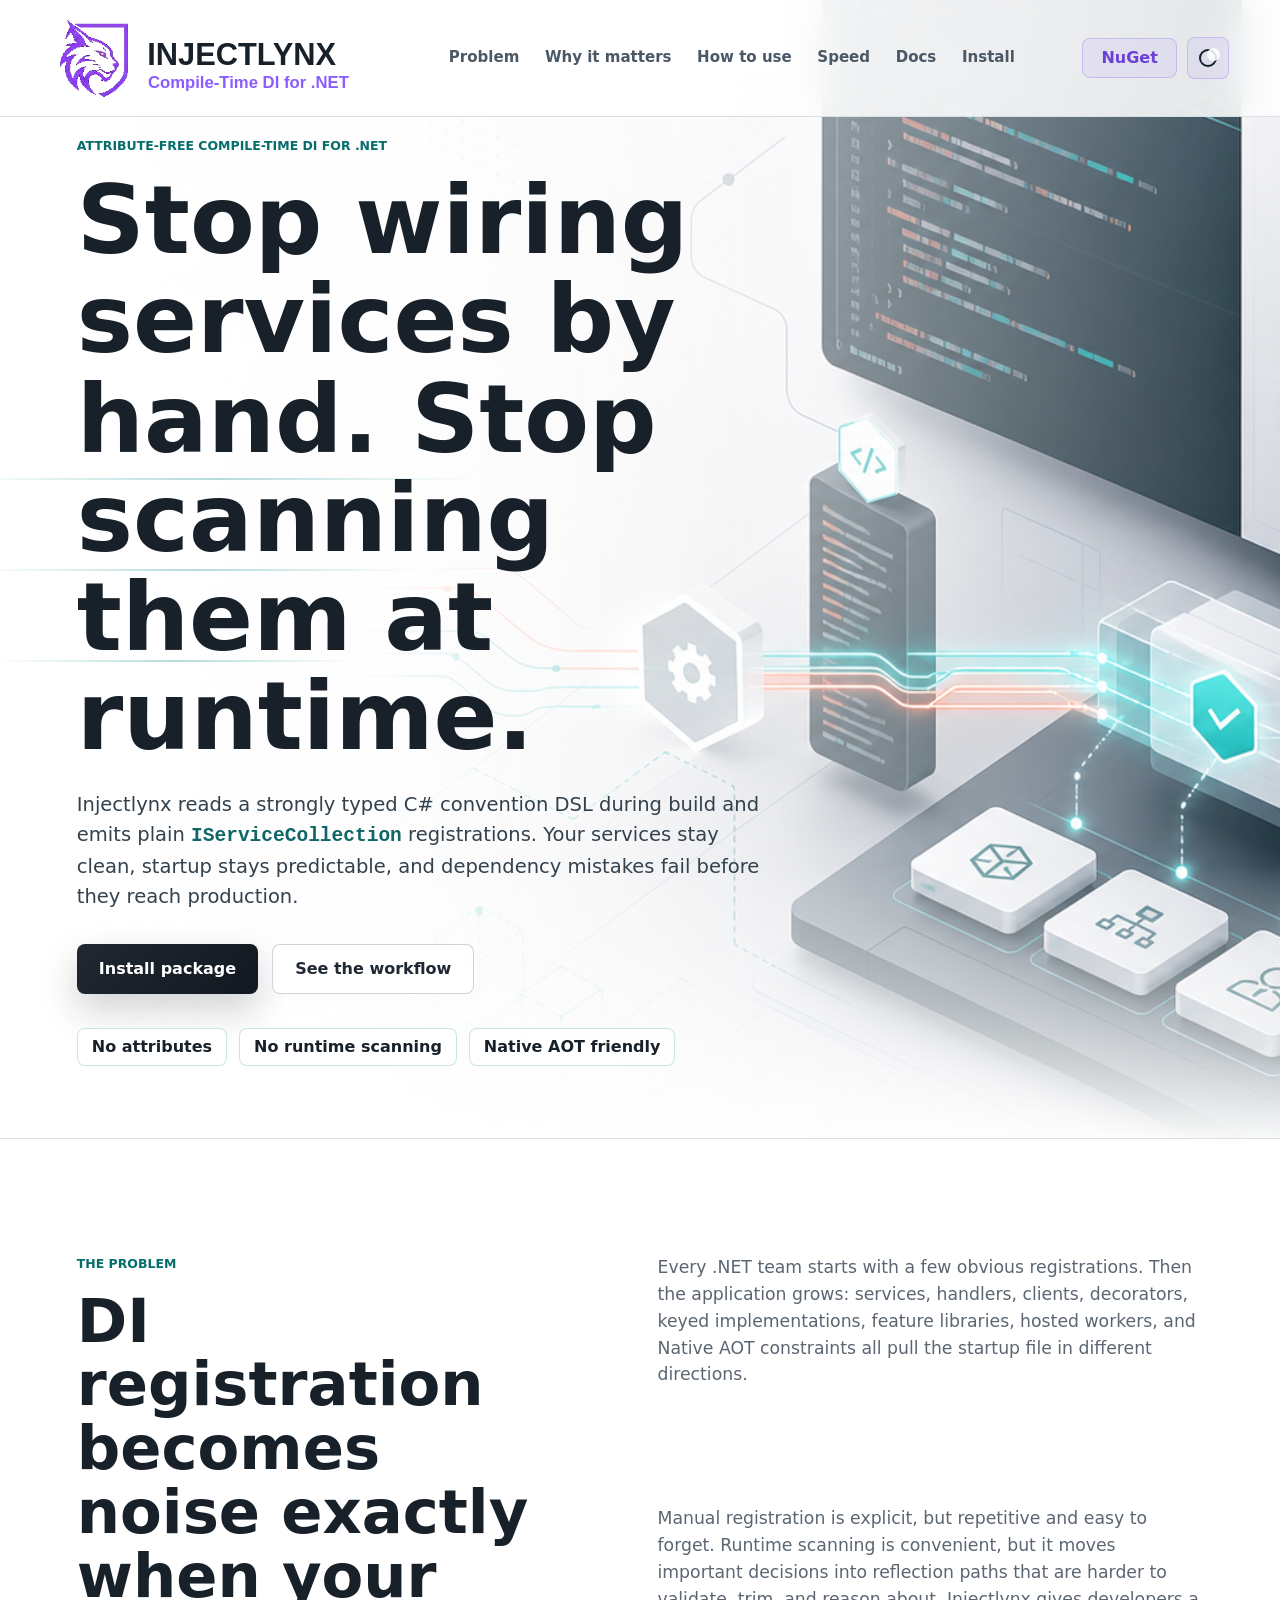
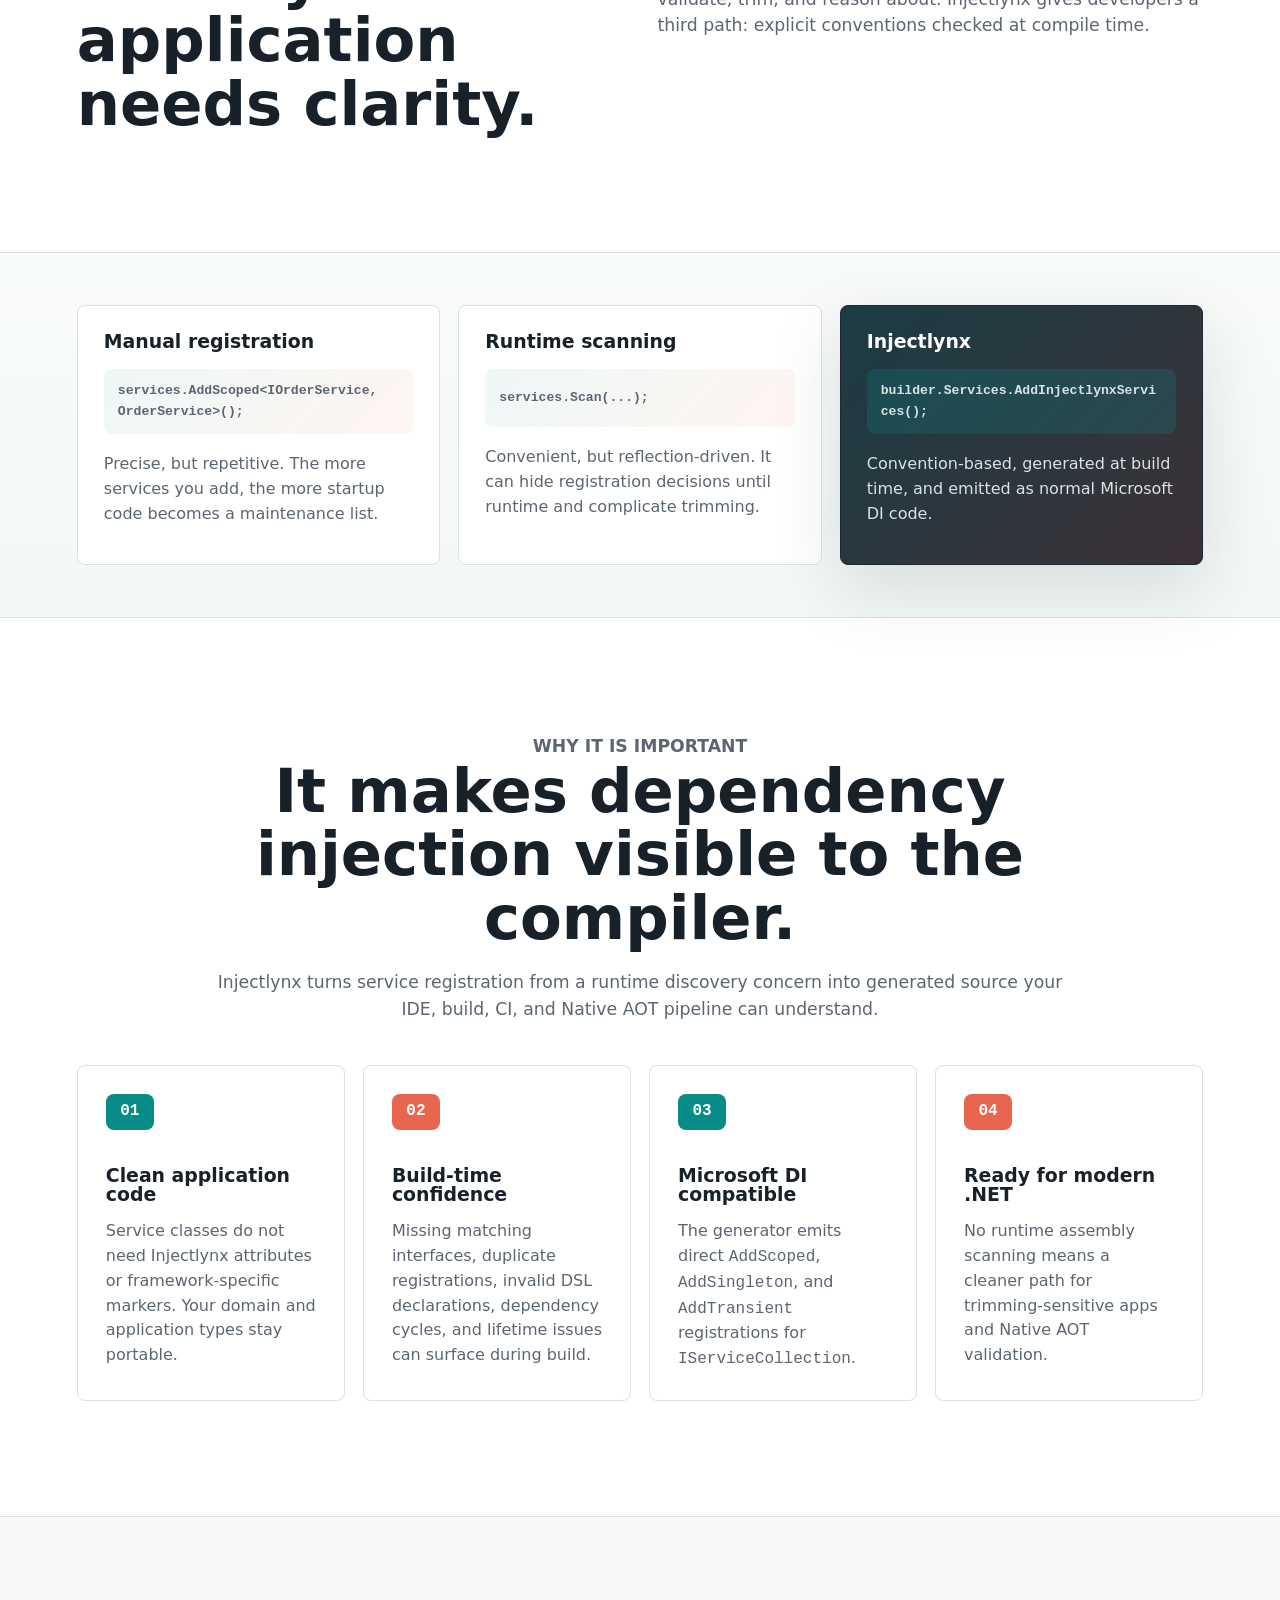
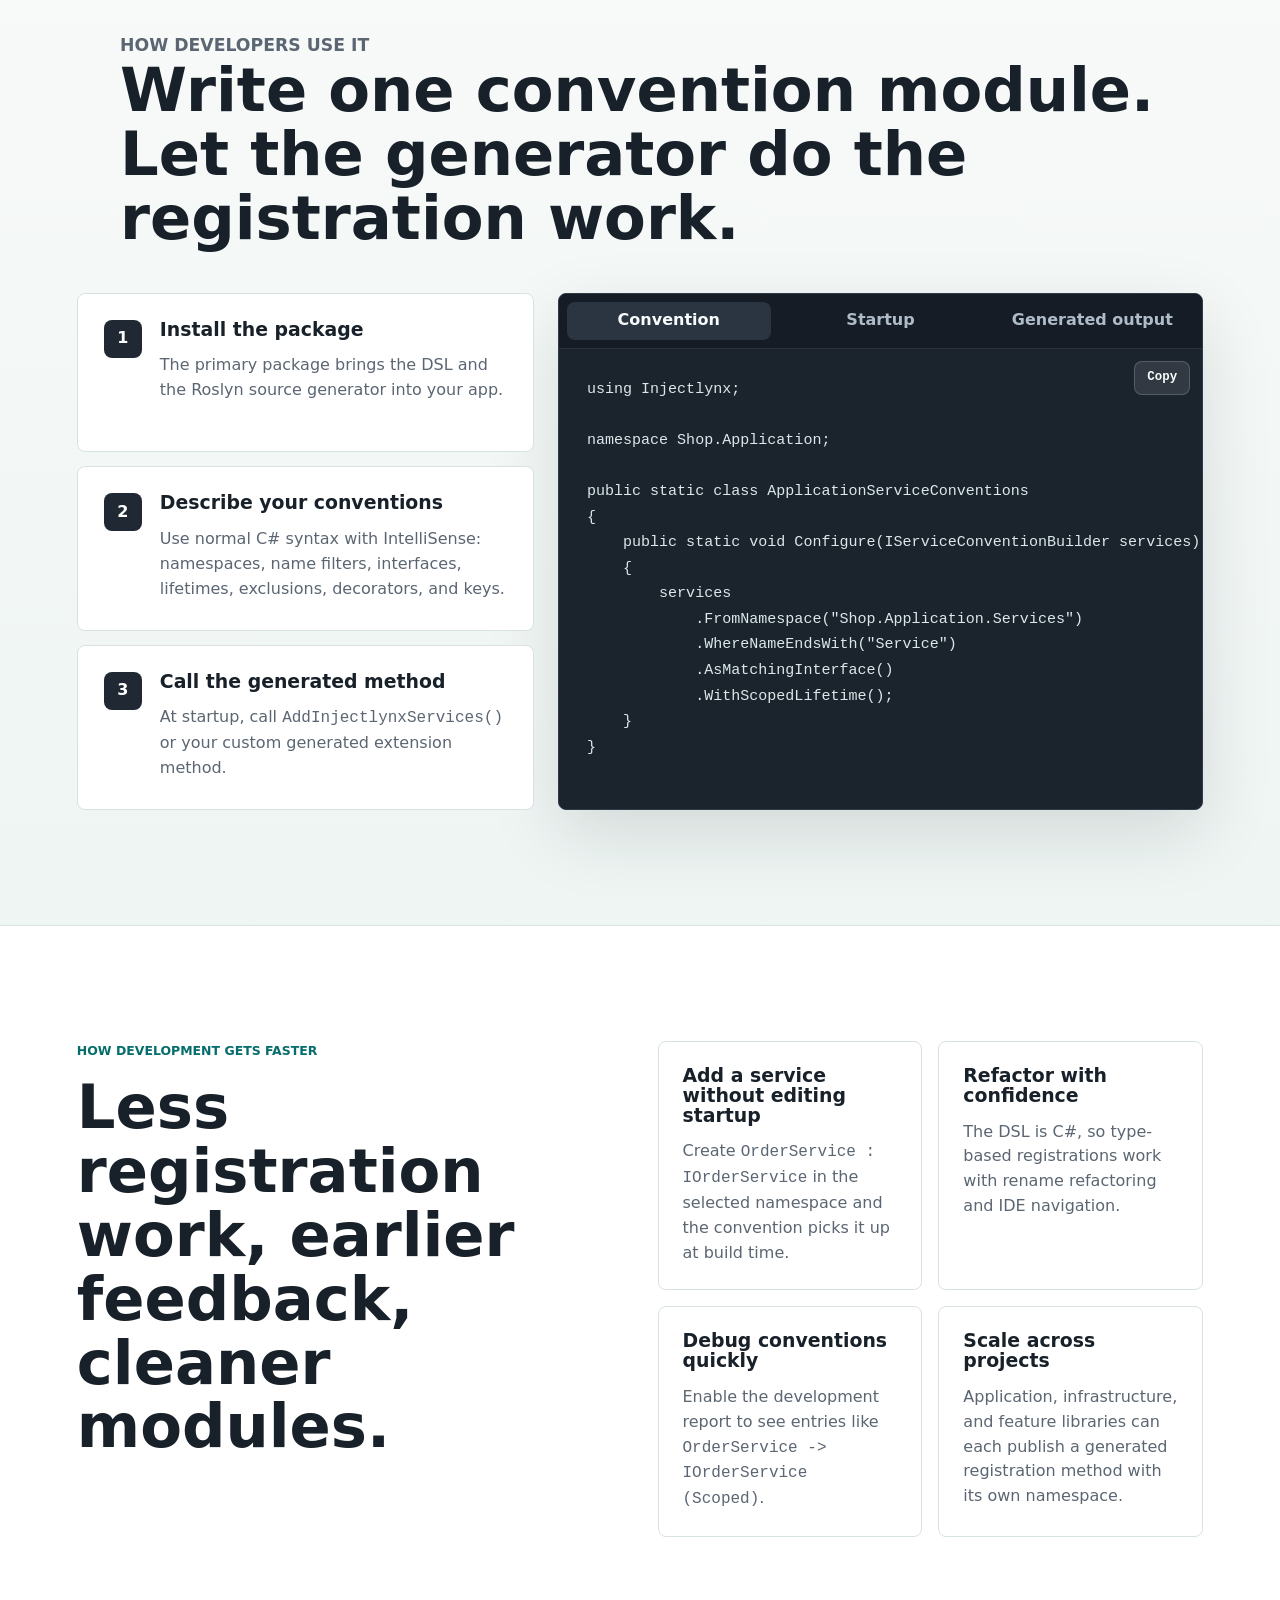
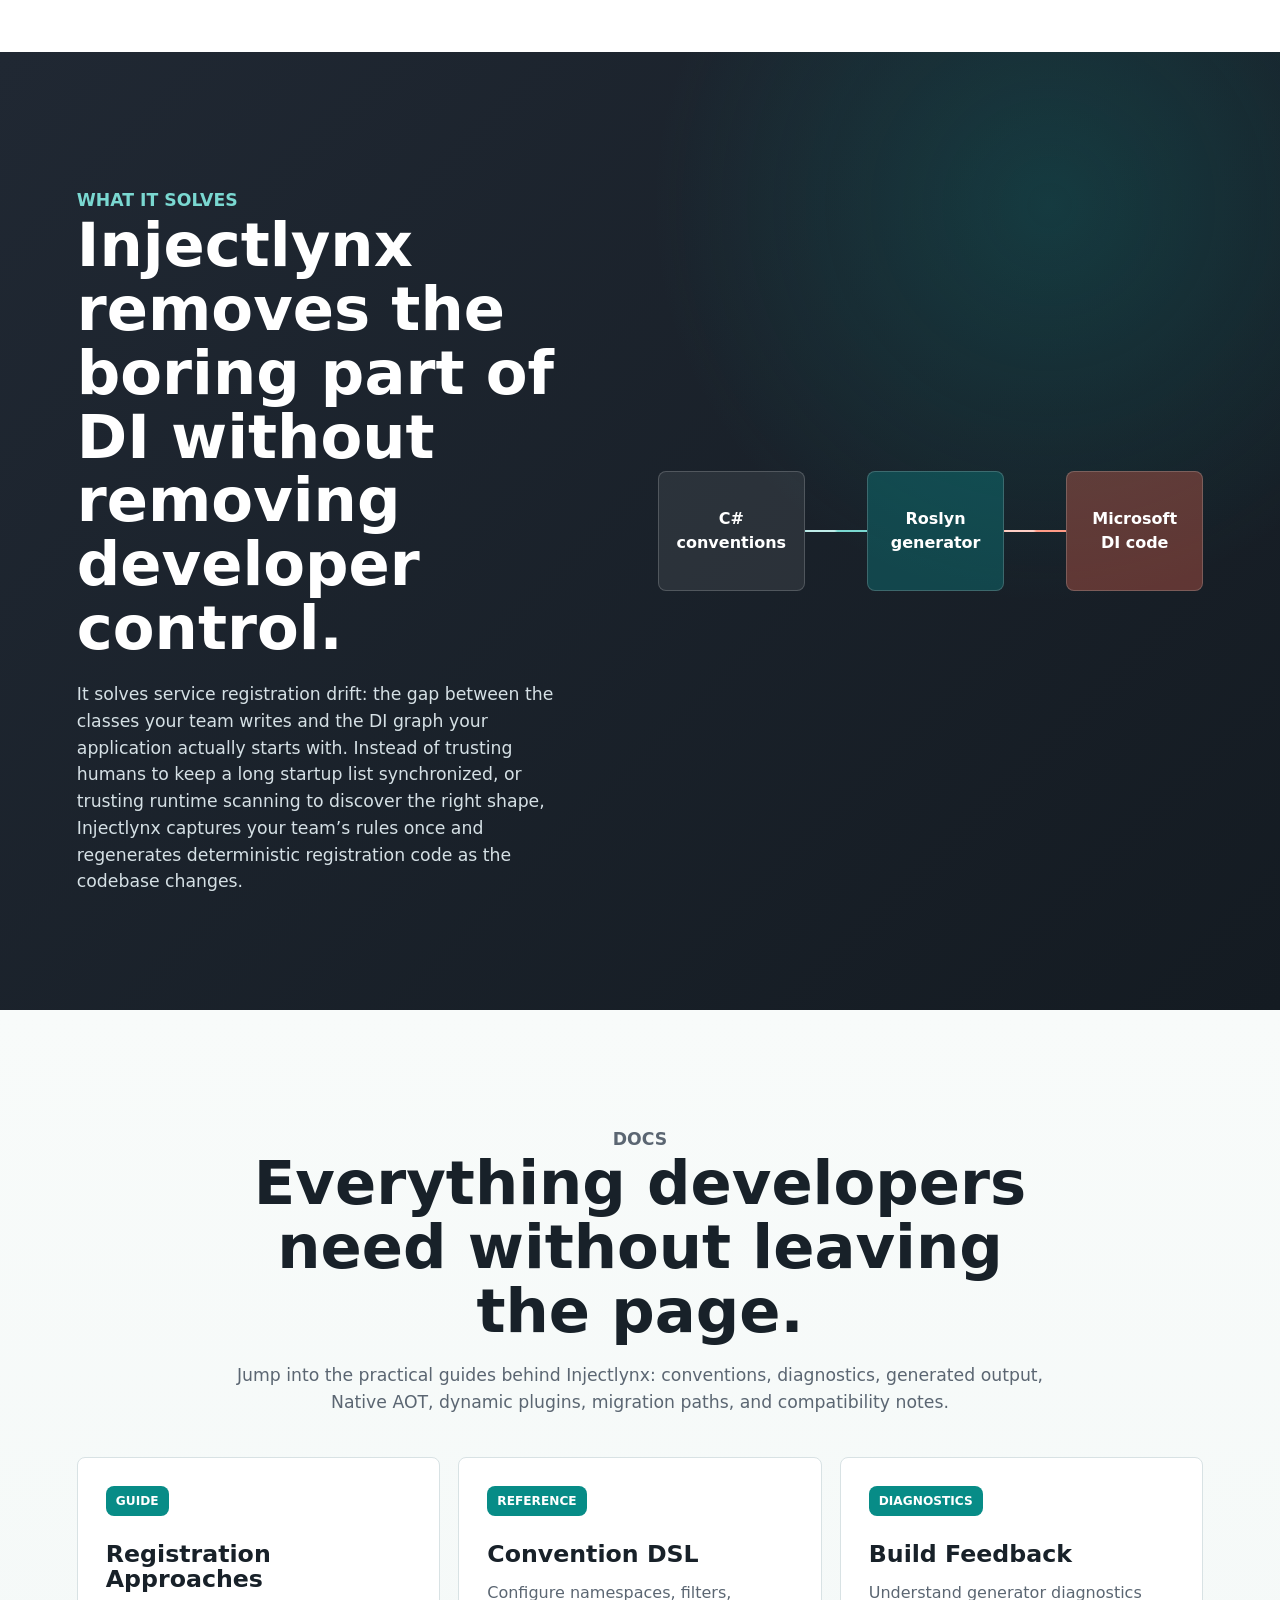
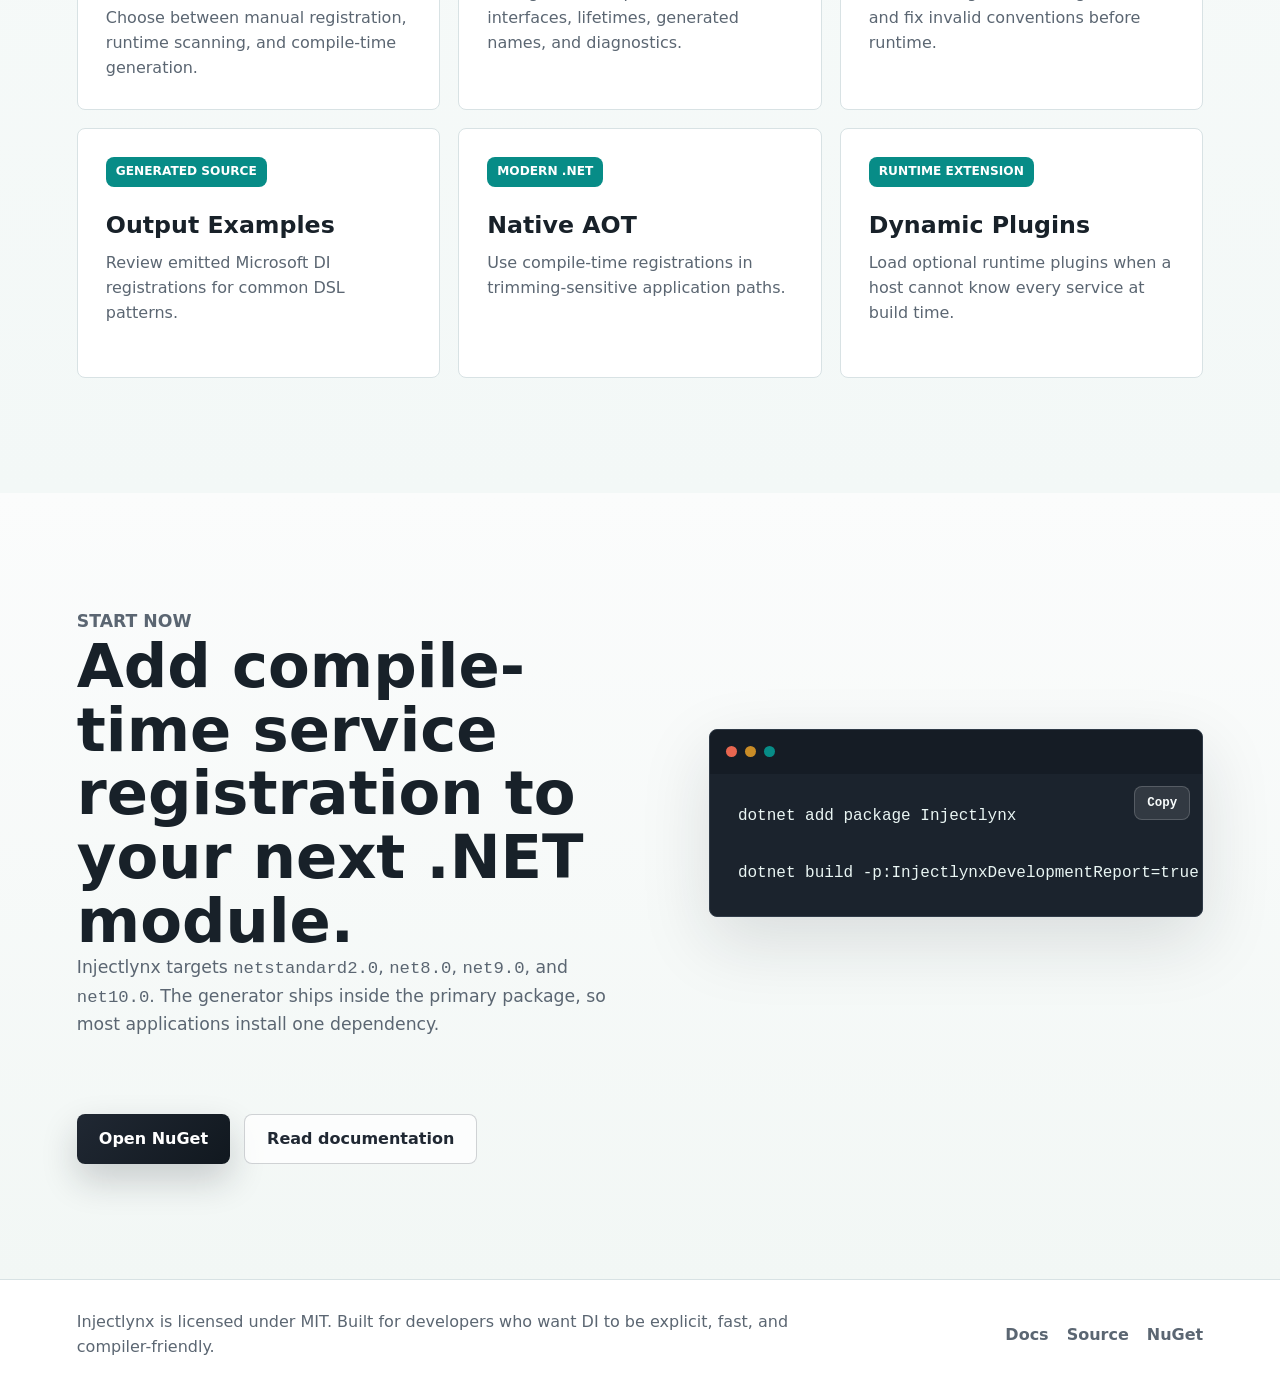
==== commit 2ecbd7e3: "Add site docs and plugin tooling updates" ====
--- a/website/index.html
+++ b/website/index.html
@@ -14,7 +14,7 @@
     <meta name="author" content="Injectlynx">
     <meta name="robots" content="index, follow, max-image-preview:large">
     <meta name="theme-color" content="#8B5CFF">
-    <link rel="canonical" href="https://it-nilesh.github.io/Injectlynx/">
+    <link rel="canonical" href="https://injectlynx.inilesh.dev/">
     <meta property="og:type" content="website">
     <meta property="og:site_name" content="Injectlynx">
     <meta property="og:title" content="Injectlynx | Compile-Time Dependency Injection for .NET">
@@ -22,8 +22,8 @@
       property="og:description"
       content="Generate Microsoft DI registrations at build time from clean C# conventions. No attributes, no runtime scanning, Native AOT friendly."
     >
-    <meta property="og:url" content="https://it-nilesh.github.io/Injectlynx/">
-    <meta property="og:image" content="https://it-nilesh.github.io/Injectlynx/assets/injectlynx-hero.png">
+    <meta property="og:url" content="https://injectlynx.inilesh.dev/">
+    <meta property="og:image" content="https://injectlynx.inilesh.dev/assets/injectlynx-hero.png">
     <meta property="og:image:alt" content="Abstract compile-time dependency injection pipeline for Injectlynx">
     <meta property="og:image:width" content="1672">
     <meta property="og:image:height" content="941">
@@ -33,7 +33,7 @@
       name="twitter:description"
       content="Attribute-free, convention-based compile-time dependency injection for Microsoft.Extensions.DependencyInjection."
     >
-    <meta name="twitter:image" content="https://it-nilesh.github.io/Injectlynx/assets/injectlynx-hero.png">
+    <meta name="twitter:image" content="https://injectlynx.inilesh.dev/assets/injectlynx-hero.png">
     <title>Injectlynx | Compile-Time Dependency Injection for .NET</title>
     <link rel="icon" type="image/svg+xml" href="assets/injectlynx-mark.svg">
     <link rel="apple-touch-icon" href="assets/injectlynx-mark.svg">
@@ -62,9 +62,9 @@
         "programmingLanguage": "C#",
         "keywords": ".NET dependency injection, compile-time DI, C# dependency injection, source generator dependency injection, Roslyn source generator, Microsoft.Extensions.DependencyInjection, IServiceCollection registrations, Native AOT dependency injection, attribute-free DI, convention-based DI, service registration generator, no runtime scanning",
         "description": "Injectlynx is an attribute-free, convention-based compile-time dependency injection toolkit for .NET. It uses a Roslyn incremental source generator to emit Microsoft.Extensions.DependencyInjection registrations during build.",
-        "url": "https://it-nilesh.github.io/Injectlynx/",
-        "logo": "https://it-nilesh.github.io/Injectlynx/assets/injectlynx-logo.svg",
-        "image": "https://it-nilesh.github.io/Injectlynx/assets/injectlynx-hero.png",
+        "url": "https://injectlynx.inilesh.dev/",
+        "logo": "https://injectlynx.inilesh.dev/assets/injectlynx-logo.svg",
+        "image": "https://injectlynx.inilesh.dev/assets/injectlynx-hero.png",
         "license": "https://github.com/it-nilesh/Injectlynx/blob/main/LICENSE",
         "codeRepository": "https://github.com/it-nilesh/Injectlynx",
         "downloadUrl": "https://www.nuget.org/packages/Injectlynx",
@@ -87,6 +87,38 @@
         ]
       }
     </script>
+    <script type="application/ld+json">
+      {
+        "@context": "https://schema.org",
+        "@type": "FAQPage",
+        "mainEntity": [
+          {
+            "@type": "Question",
+            "name": "What problem does Injectlynx solve?",
+            "acceptedAnswer": {
+              "@type": "Answer",
+              "text": "Injectlynx removes repetitive dependency injection registration work by generating Microsoft.Extensions.DependencyInjection registrations at build time from C# conventions."
+            }
+          },
+          {
+            "@type": "Question",
+            "name": "Is Injectlynx Native AOT friendly?",
+            "acceptedAnswer": {
+              "@type": "Answer",
+              "text": "The default compile-time registration path is Native AOT friendly because it emits direct service registration source instead of runtime assembly scanning."
+            }
+          },
+          {
+            "@type": "Question",
+            "name": "Does Injectlynx require attributes on service classes?",
+            "acceptedAnswer": {
+              "@type": "Answer",
+              "text": "No. Injectlynx is attribute-free. Developers describe service registration rules in a strongly typed C# convention module."
+            }
+          }
+        ]
+      }
+    </script>
   </head>
   <body>
     <header class="site-header">
@@ -98,6 +130,7 @@
         <a href="#why">Why it matters</a>
         <a href="#use">How to use</a>
         <a href="#speed">Speed</a>
+        <a href="#docs">Docs</a>
         <a href="#install">Install</a>
       </nav>
       <div class="header-actions">
@@ -116,6 +149,7 @@
         <a href="#why">Why it matters</a>
         <a href="#use">How to use</a>
         <a href="#speed">Speed</a>
+        <a href="#docs">Docs</a>
         <a href="#install">Install</a>
         <a href="https://www.nuget.org/packages/Injectlynx">NuGet package</a>
       </div>
@@ -336,6 +370,25 @@
         </div>
       </section>
 
+      <section class="band docs-band" id="docs">
+        <div class="section-heading">
+          <p class="eyebrow">Docs</p>
+          <h2>Everything developers need without leaving the page.</h2>
+          <p>
+            Jump into the practical guides behind Injectlynx: conventions, diagnostics, generated output,
+            Native AOT, dynamic plugins, migration paths, and compatibility notes.
+          </p>
+        </div>
+        <div class="resource-grid">
+          <a class="resource-card" href="https://github.com/it-nilesh/Injectlynx/blob/main/docs/guides/registration-approaches.md"><span>Guide</span><h3>Registration Approaches</h3><p>Choose between manual registration, runtime scanning, and compile-time generation.</p></a>
+          <a class="resource-card" href="https://github.com/it-nilesh/Injectlynx/blob/main/docs/configuration/configuration.md"><span>Reference</span><h3>Convention DSL</h3><p>Configure namespaces, filters, interfaces, lifetimes, generated names, and diagnostics.</p></a>
+          <a class="resource-card" href="https://github.com/it-nilesh/Injectlynx/blob/main/docs/diagnostics/diagnostics.md"><span>Diagnostics</span><h3>Build Feedback</h3><p>Understand generator diagnostics and fix invalid conventions before runtime.</p></a>
+          <a class="resource-card" href="https://github.com/it-nilesh/Injectlynx/blob/main/docs/reference/generated-output-examples.md"><span>Generated source</span><h3>Output Examples</h3><p>Review emitted Microsoft DI registrations for common DSL patterns.</p></a>
+          <a class="resource-card" href="https://github.com/it-nilesh/Injectlynx/blob/main/docs/native-aot/native-aot.md"><span>Modern .NET</span><h3>Native AOT</h3><p>Use compile-time registrations in trimming-sensitive application paths.</p></a>
+          <a class="resource-card" href="https://github.com/it-nilesh/Injectlynx/blob/main/docs/plugins/dynamic-plugin-loading.md"><span>Runtime extension</span><h3>Dynamic Plugins</h3><p>Load optional runtime plugins when a host cannot know every service at build time.</p></a>
+        </div>
+      </section>
+
       <section class="band install-band" id="install">
         <div class="install-copy">
           <p class="eyebrow">Start now</p>
@@ -357,7 +410,7 @@
         </div>
         <div class="final-actions">
           <a class="button primary" href="https://www.nuget.org/packages/Injectlynx">Open NuGet</a>
-          <a class="button secondary" href="https://github.com/it-nilesh/Injectlynx#readme">Read documentation</a>
+          <a class="button secondary" href="#docs">Read documentation</a>
         </div>
       </section>
     </main>
@@ -365,7 +418,7 @@
     <footer class="footer">
       <p>Injectlynx is licensed under MIT. Built for developers who want DI to be explicit, fast, and compiler-friendly.</p>
       <div>
-        <a href="https://github.com/it-nilesh/Injectlynx#readme">Docs</a>
+        <a href="#docs">Docs</a>
         <a href="https://github.com/it-nilesh/Injectlynx">Source</a>
         <a href="https://www.nuget.org/packages/Injectlynx">NuGet</a>
       </div>
--- a/website/styles.css
+++ b/website/styles.css
@@ -98,6 +98,30 @@
   font-family: "SFMono-Regular", Consolas, monospace;
 }
 
+pre.copyable {
+  position: relative;
+}
+
+.copy-button {
+  position: absolute;
+  top: 12px;
+  right: 12px;
+  min-height: 34px;
+  padding: 0 12px;
+  border: 1px solid rgba(255, 255, 255, 0.18);
+  border-radius: 8px;
+  color: #f7fbfb;
+  background: rgba(255, 255, 255, 0.1);
+  font: inherit;
+  font-size: 0.78rem;
+  font-weight: 800;
+  cursor: pointer;
+}
+
+.copy-button:hover {
+  background: rgba(255, 255, 255, 0.18);
+}
+
 .site-header {
   position: fixed;
   z-index: 20;
@@ -979,8 +1003,185 @@
 
 .footer div {
   display: flex;
+  flex-wrap: wrap;
   gap: 18px;
   font-weight: 750;
+}
+
+.page-main {
+  padding-top: 72px;
+}
+
+.page-hero {
+  padding: clamp(96px, 13vw, 168px) clamp(20px, 6vw, 88px) clamp(56px, 8vw, 96px);
+  color: #fff;
+  background:
+    linear-gradient(135deg, rgba(7, 140, 135, 0.72), rgba(139, 92, 255, 0.56)),
+    linear-gradient(135deg, #202833 0%, #111820 100%);
+  border-bottom: 1px solid var(--line);
+}
+
+.page-hero .eyebrow {
+  color: #bff7f1;
+}
+
+.page-hero h1 {
+  max-width: 980px;
+  font-size: clamp(3rem, 7vw, 5.7rem);
+}
+
+.page-hero p:not(.eyebrow) {
+  max-width: 820px;
+  margin: 24px 0 0;
+  color: #e1ecef;
+  font-size: 1.18rem;
+}
+
+.page-band {
+  background: var(--paper);
+}
+
+.docs-band {
+  background: var(--soft-band);
+}
+
+.resource-grid,
+.example-grid,
+.release-grid {
+  display: grid;
+  grid-template-columns: repeat(3, minmax(0, 1fr));
+  gap: 18px;
+  max-width: 1220px;
+  margin: 0 auto;
+}
+
+.resource-card,
+.example-card,
+.release-grid article,
+.timeline article {
+  display: block;
+  min-height: 250px;
+  padding: 28px;
+  border: 1px solid var(--line);
+  border-radius: 8px;
+  background: var(--card-bg);
+  transition: transform 220ms ease, box-shadow 220ms ease, border-color 220ms ease;
+}
+
+.resource-card:hover,
+.example-card:hover,
+.release-grid article:hover,
+.timeline article:hover {
+  transform: translateY(-5px);
+  border-color: rgba(7, 140, 135, 0.28);
+  box-shadow: var(--shadow);
+}
+
+.resource-card span,
+.example-card span,
+.timeline span {
+  display: inline-flex;
+  min-height: 30px;
+  align-items: center;
+  padding: 0 10px;
+  margin-bottom: 26px;
+  border-radius: 8px;
+  color: #fff;
+  background: var(--teal);
+  font-size: 0.76rem;
+  font-weight: 800;
+  text-transform: uppercase;
+}
+
+.resource-card h2,
+.resource-card h3,
+.example-card h2,
+.release-grid h2,
+.timeline h2 {
+  font-size: 1.48rem;
+}
+
+.resource-card p,
+.example-card p,
+.release-grid p,
+.timeline p {
+  margin: 14px 0 0;
+  color: var(--muted);
+}
+
+.example-card pre {
+  margin: 22px 0 0;
+  padding: 16px;
+  overflow-x: auto;
+  border-radius: 8px;
+  color: #dbe8e9;
+  background: #1b232d;
+}
+
+.example-card a {
+  display: inline-flex;
+  margin-top: 20px;
+  color: var(--teal-dark);
+  font-weight: 800;
+}
+
+.badge-row {
+  display: flex;
+  flex-wrap: wrap;
+  gap: 12px;
+  margin-top: 30px;
+}
+
+.badge-row a,
+.badge-row img {
+  display: block;
+}
+
+.matrix-wrap {
+  max-width: 1220px;
+  margin: 0 auto 34px;
+  overflow-x: auto;
+  border: 1px solid var(--line);
+  border-radius: 8px;
+  background: var(--card-bg);
+}
+
+.compat-table {
+  width: 100%;
+  min-width: 760px;
+  border-collapse: collapse;
+}
+
+.compat-table caption {
+  padding: 18px 22px;
+  text-align: left;
+  color: var(--ink);
+  font-size: 1.24rem;
+  font-weight: 850;
+}
+
+.compat-table th,
+.compat-table td {
+  padding: 18px 22px;
+  border-top: 1px solid var(--line);
+  text-align: left;
+  vertical-align: top;
+}
+
+.compat-table th {
+  color: var(--ink);
+  background: var(--soft);
+}
+
+.compat-table td {
+  color: var(--muted);
+}
+
+.timeline {
+  display: grid;
+  gap: 18px;
+  max-width: 980px;
+  margin: 0 auto;
 }
 
 @media (max-width: 1040px) {
@@ -1002,7 +1203,10 @@
   .workflow,
   .section-grid,
   .problem-solved,
-  .install-band {
+  .install-band,
+  .resource-grid,
+  .example-grid,
+  .release-grid {
     grid-template-columns: 1fr;
   }
 
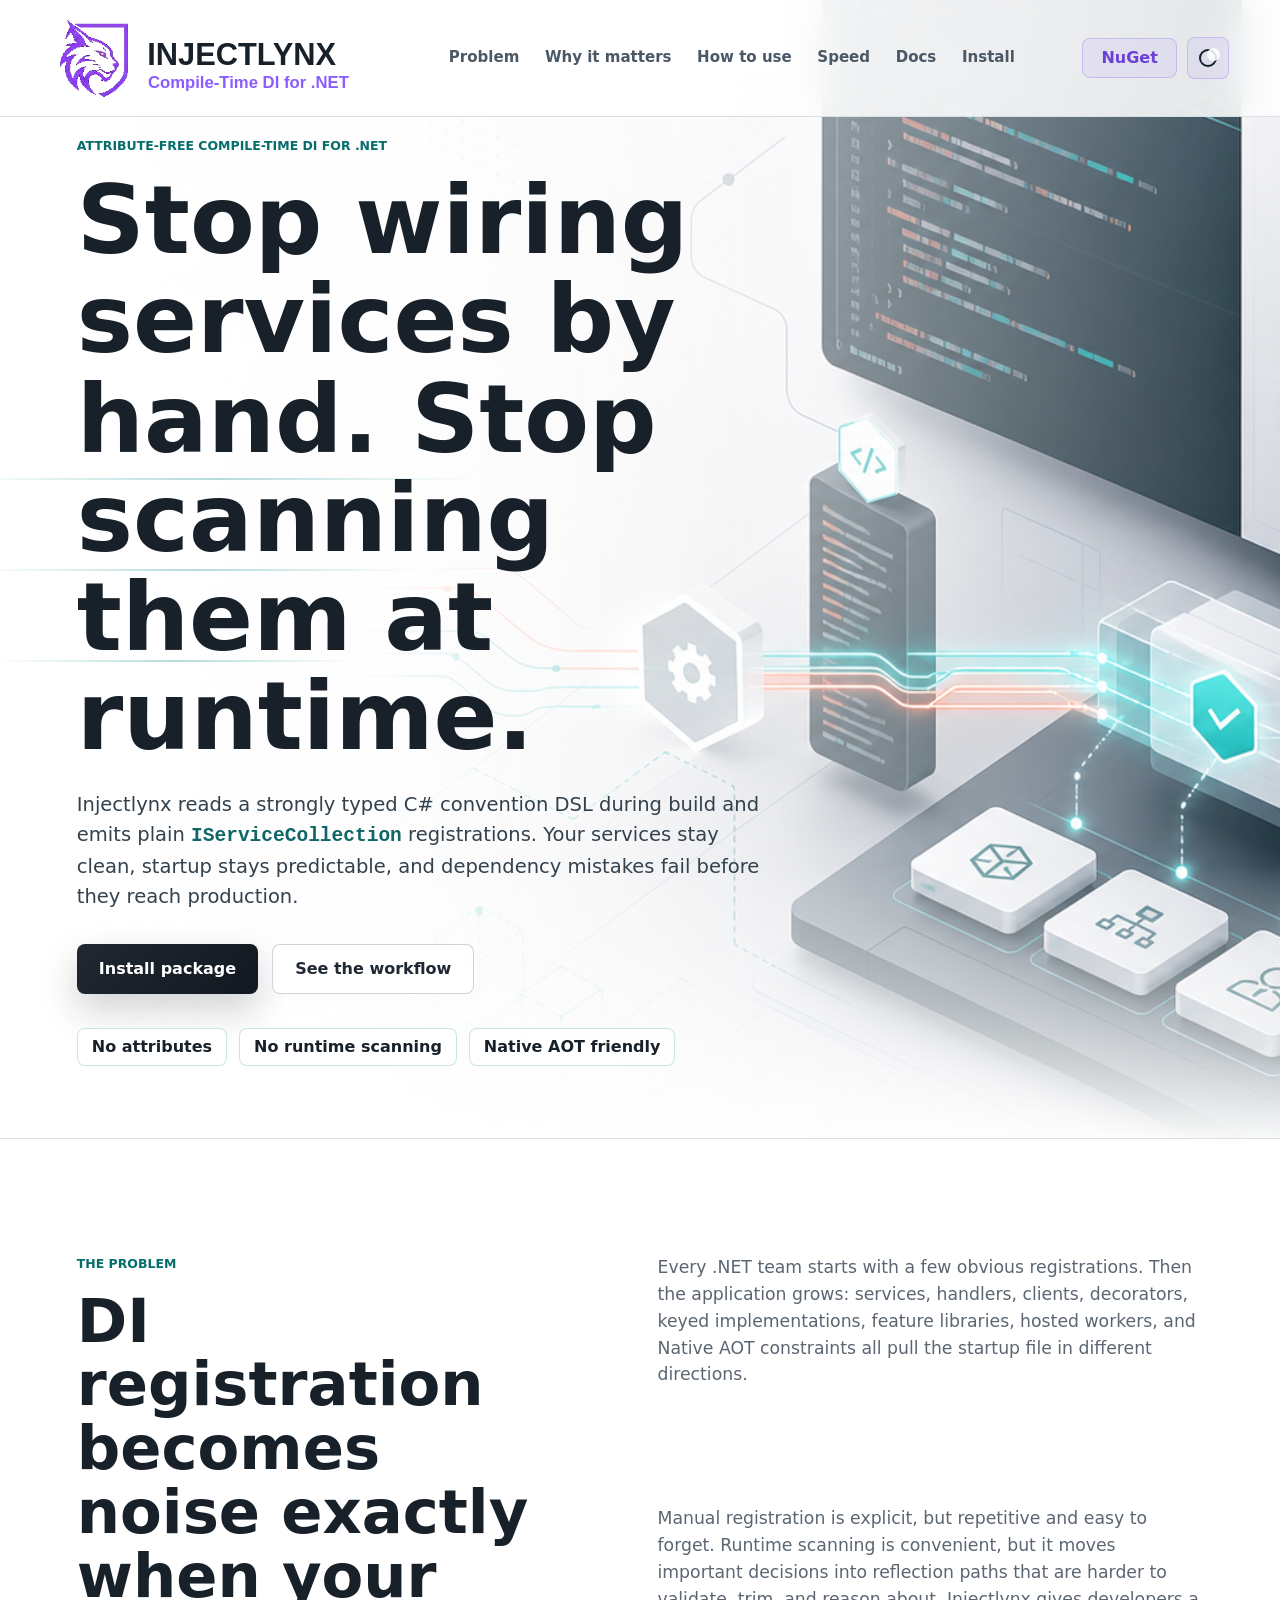
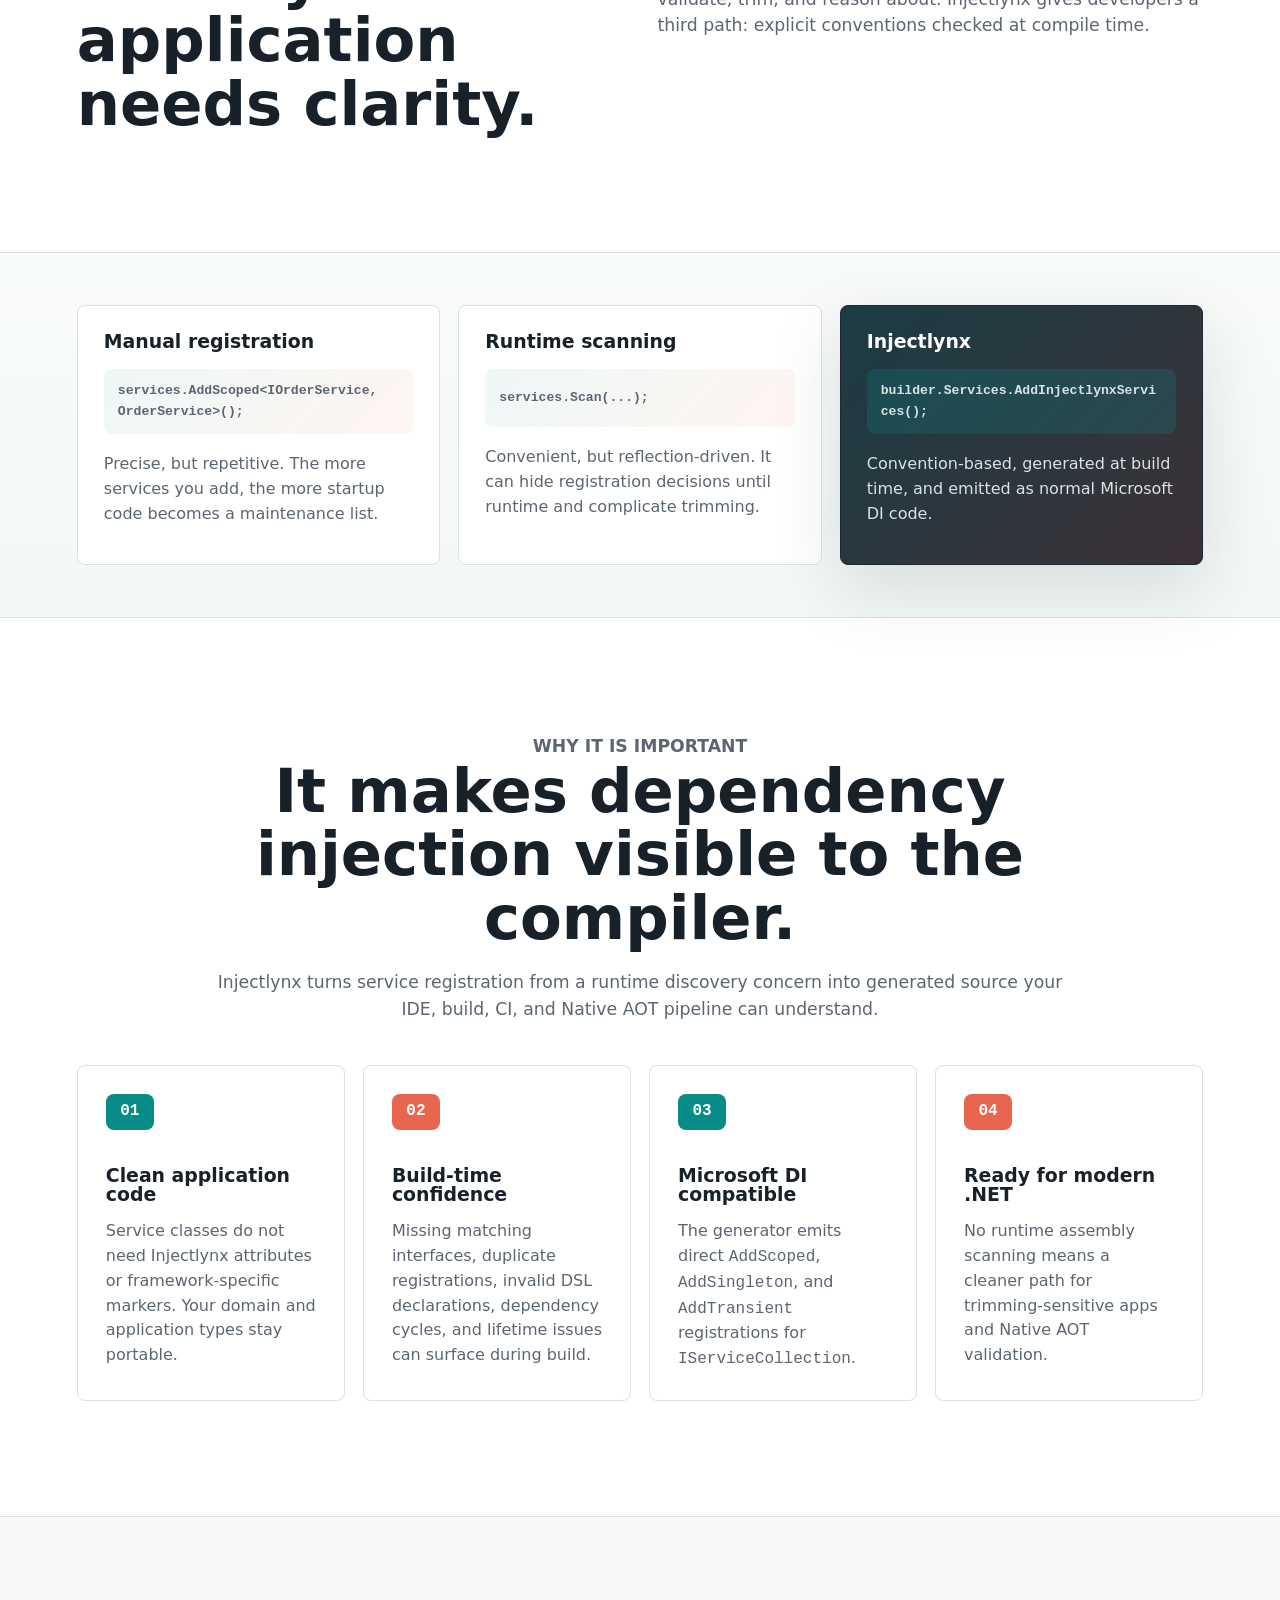
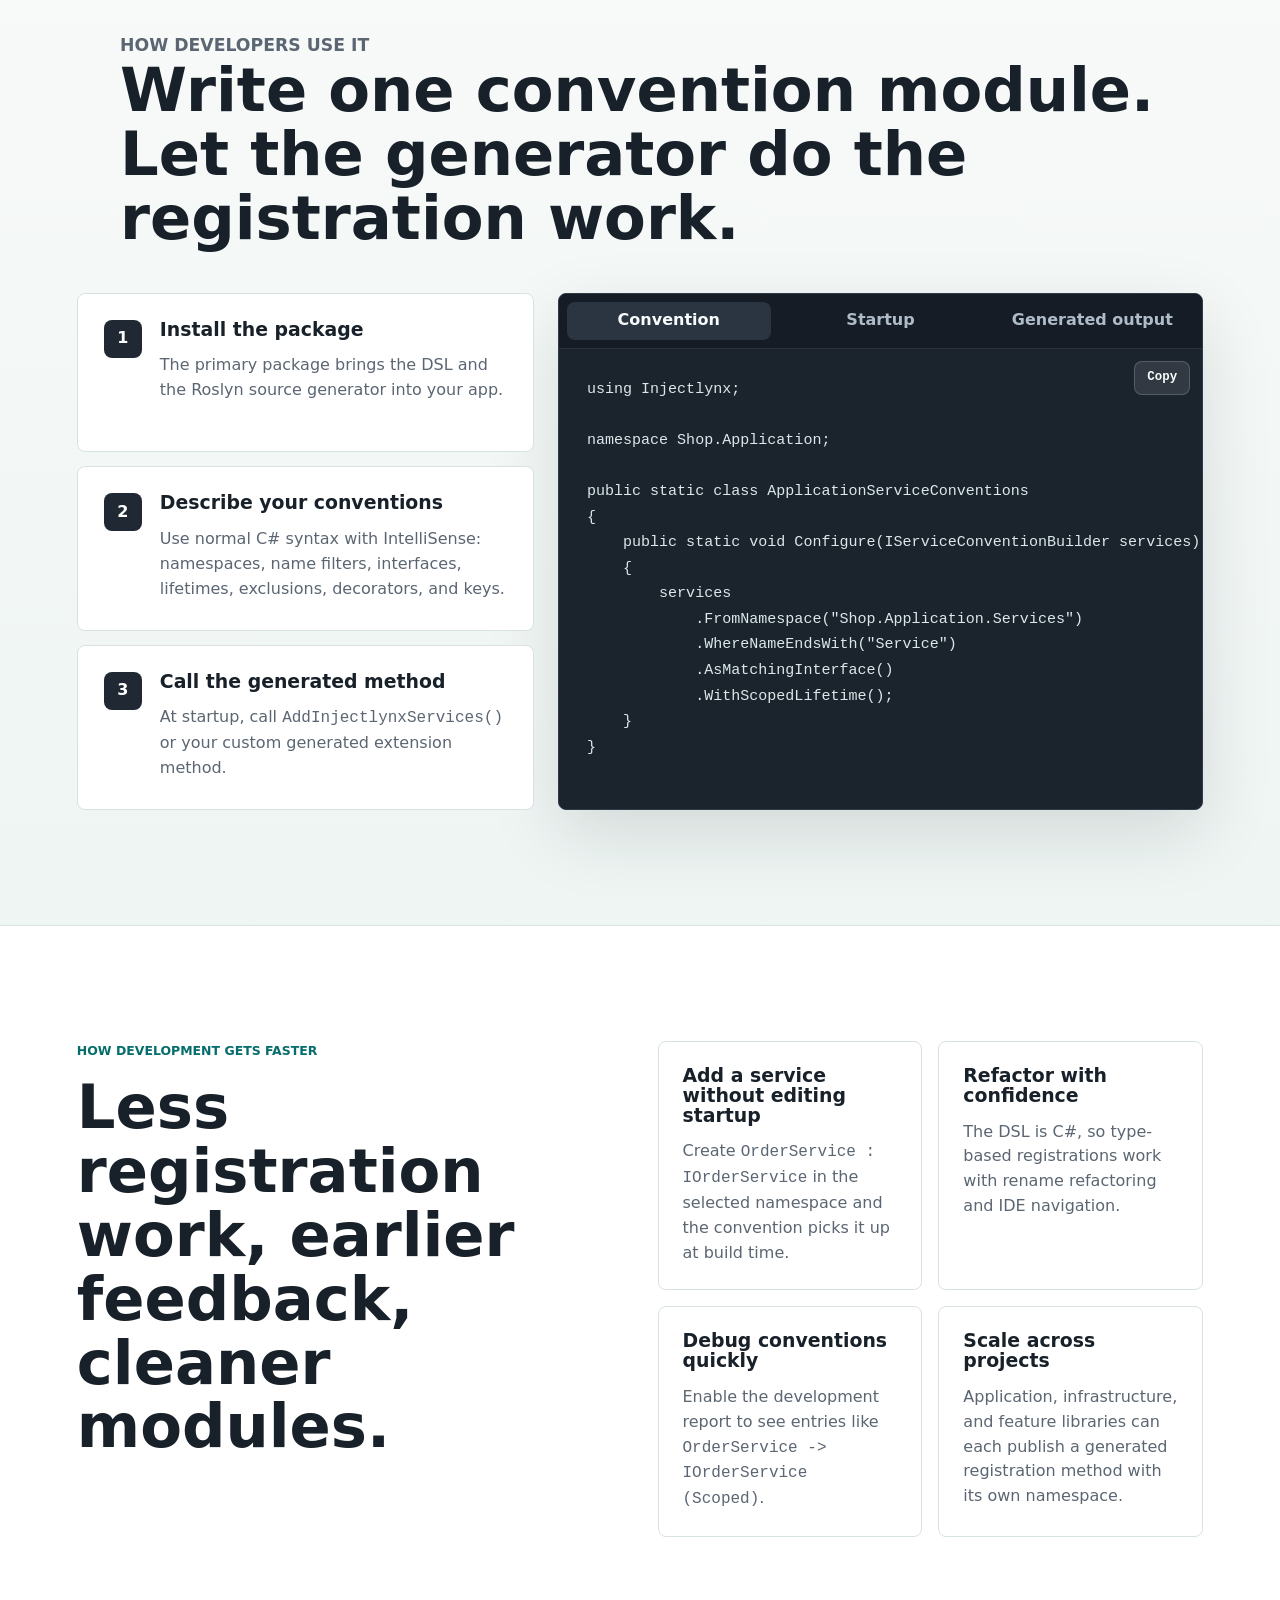
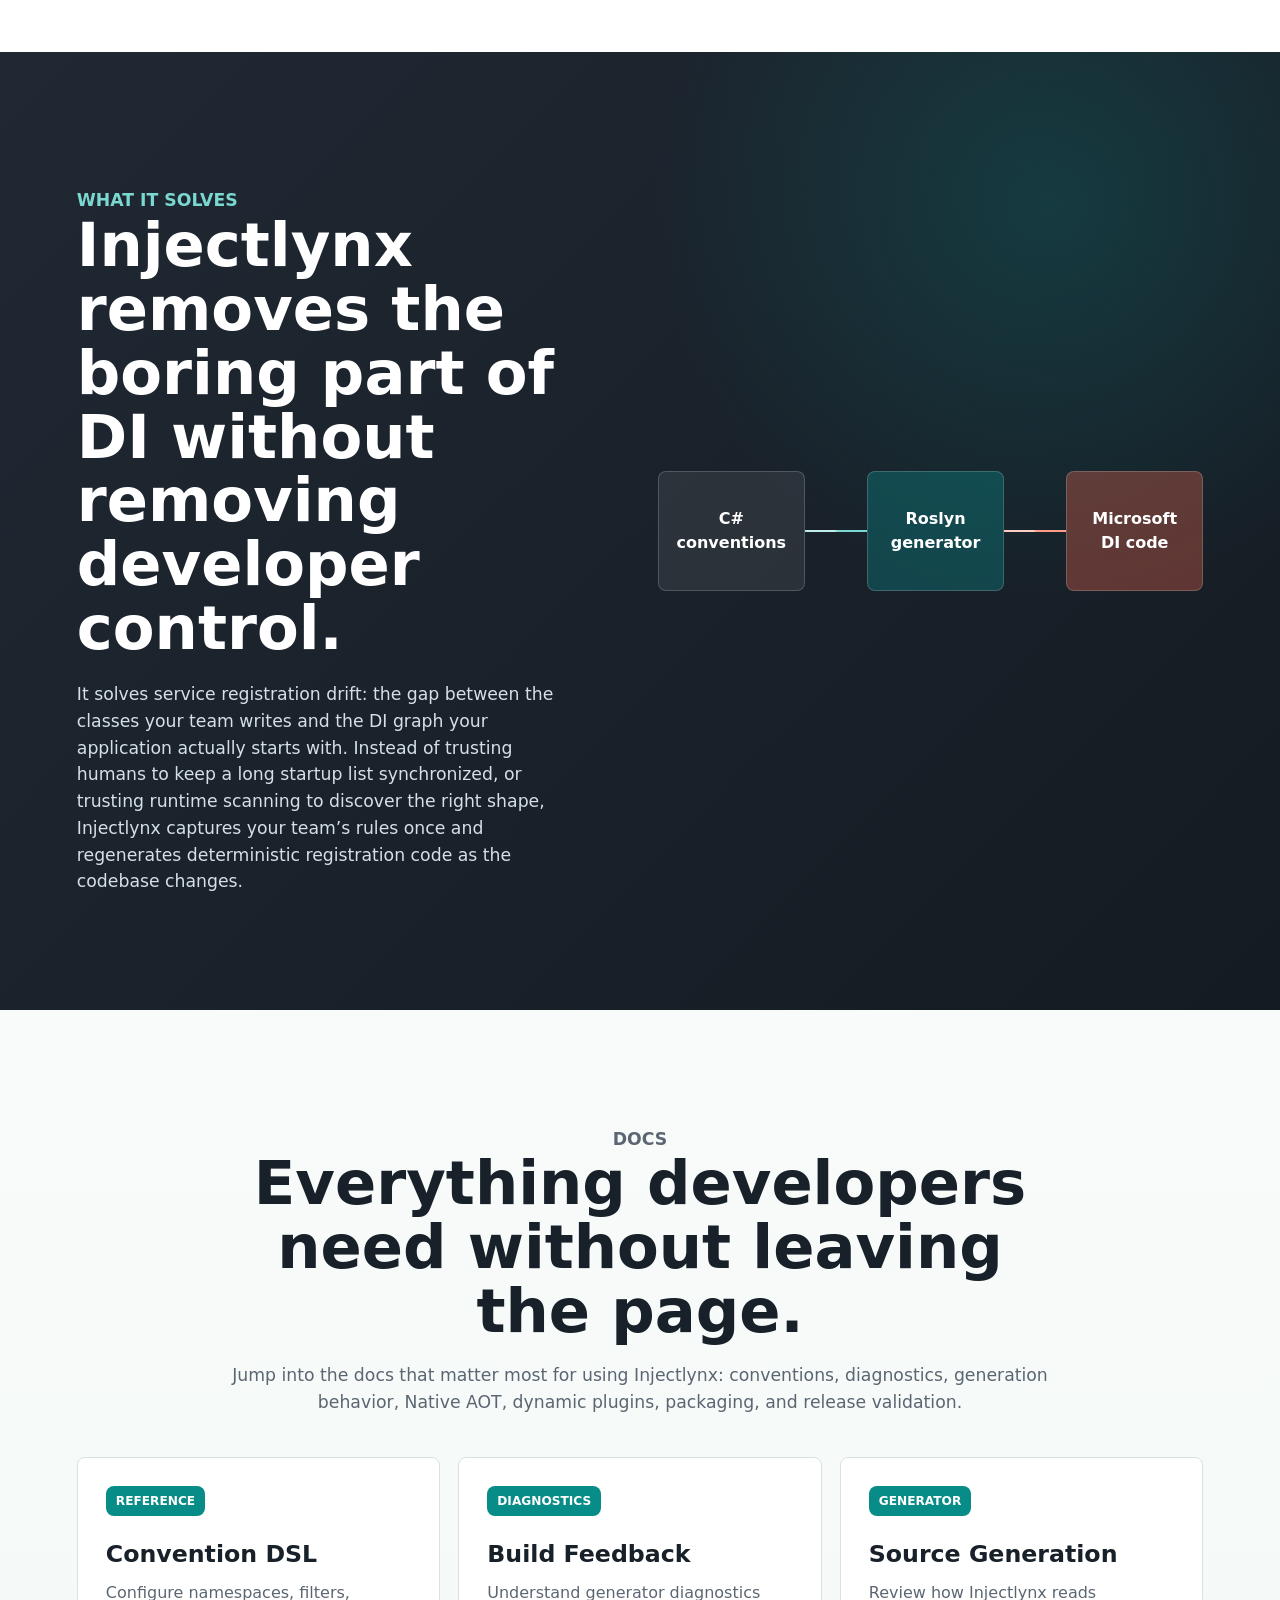
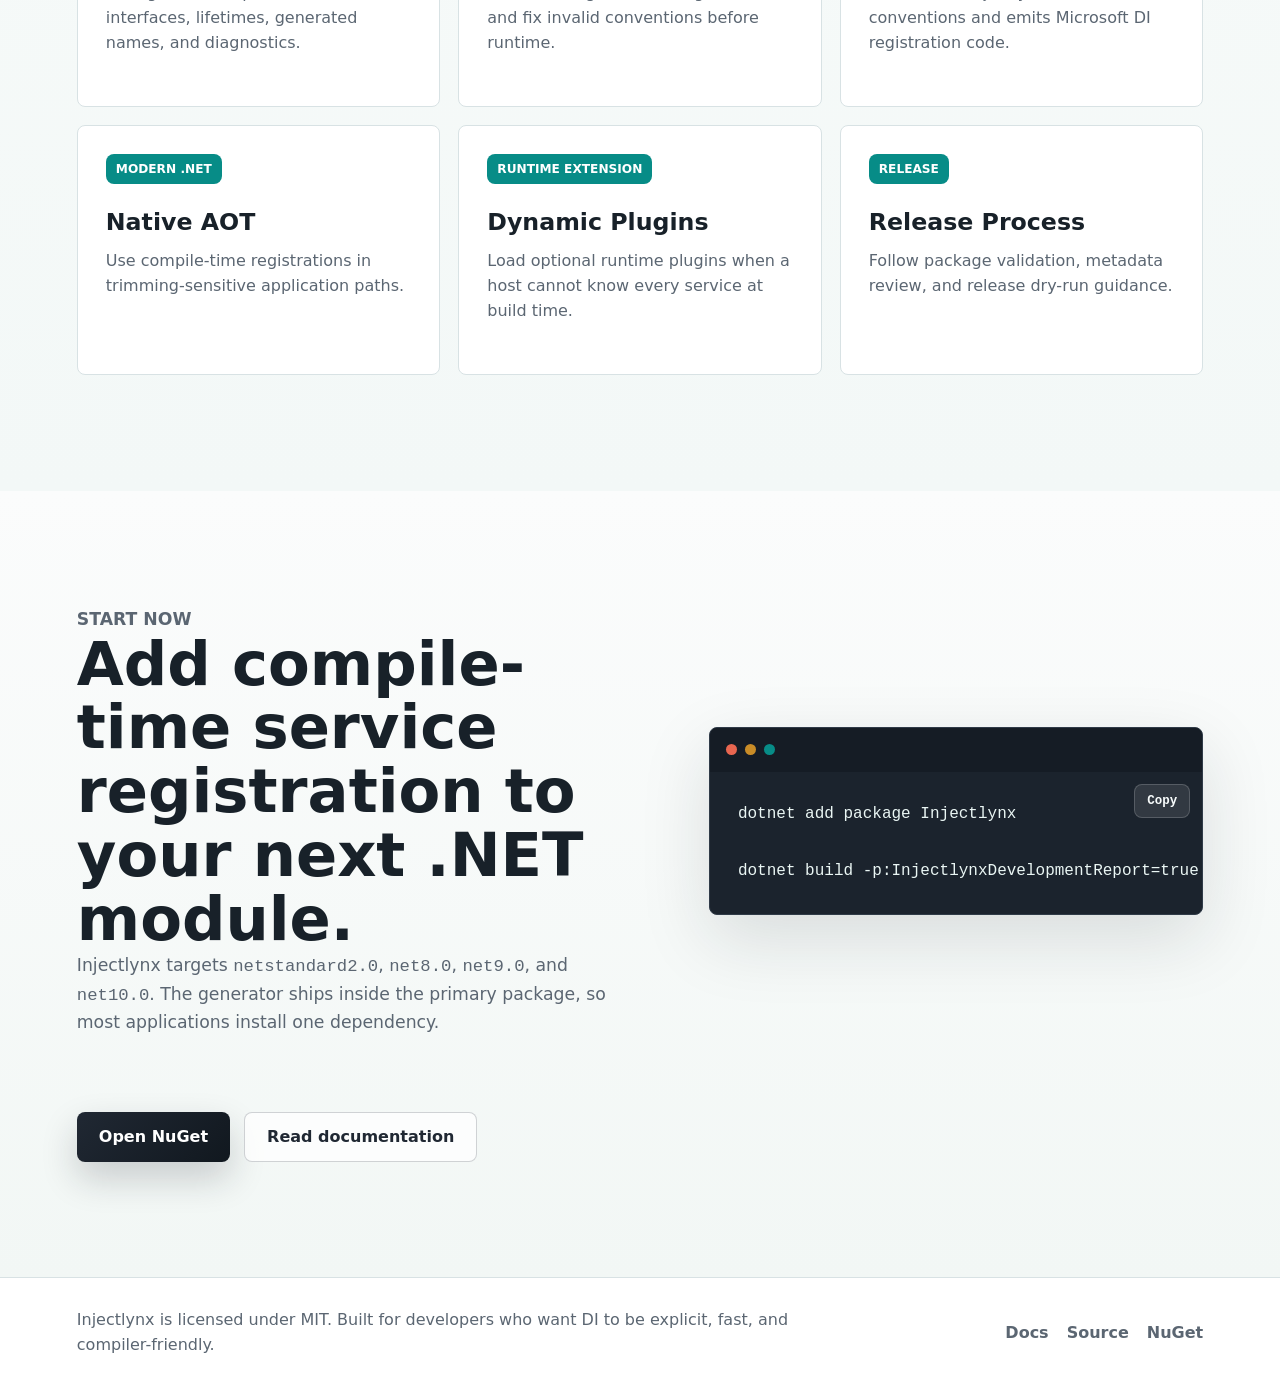
==== commit 3ad71a34: "Trim nonessential docs" ====
--- a/website/index.html
+++ b/website/index.html
@@ -375,17 +375,17 @@
           <p class="eyebrow">Docs</p>
           <h2>Everything developers need without leaving the page.</h2>
           <p>
-            Jump into the practical guides behind Injectlynx: conventions, diagnostics, generated output,
-            Native AOT, dynamic plugins, migration paths, and compatibility notes.
+            Jump into the docs that matter most for using Injectlynx: conventions, diagnostics,
+            generation behavior, Native AOT, dynamic plugins, packaging, and release validation.
           </p>
         </div>
         <div class="resource-grid">
-          <a class="resource-card" href="https://github.com/it-nilesh/Injectlynx/blob/main/docs/guides/registration-approaches.md"><span>Guide</span><h3>Registration Approaches</h3><p>Choose between manual registration, runtime scanning, and compile-time generation.</p></a>
           <a class="resource-card" href="https://github.com/it-nilesh/Injectlynx/blob/main/docs/configuration/configuration.md"><span>Reference</span><h3>Convention DSL</h3><p>Configure namespaces, filters, interfaces, lifetimes, generated names, and diagnostics.</p></a>
           <a class="resource-card" href="https://github.com/it-nilesh/Injectlynx/blob/main/docs/diagnostics/diagnostics.md"><span>Diagnostics</span><h3>Build Feedback</h3><p>Understand generator diagnostics and fix invalid conventions before runtime.</p></a>
-          <a class="resource-card" href="https://github.com/it-nilesh/Injectlynx/blob/main/docs/reference/generated-output-examples.md"><span>Generated source</span><h3>Output Examples</h3><p>Review emitted Microsoft DI registrations for common DSL patterns.</p></a>
+          <a class="resource-card" href="https://github.com/it-nilesh/Injectlynx/blob/main/docs/generator/generator.md"><span>Generator</span><h3>Source Generation</h3><p>Review how Injectlynx reads conventions and emits Microsoft DI registration code.</p></a>
           <a class="resource-card" href="https://github.com/it-nilesh/Injectlynx/blob/main/docs/native-aot/native-aot.md"><span>Modern .NET</span><h3>Native AOT</h3><p>Use compile-time registrations in trimming-sensitive application paths.</p></a>
           <a class="resource-card" href="https://github.com/it-nilesh/Injectlynx/blob/main/docs/plugins/dynamic-plugin-loading.md"><span>Runtime extension</span><h3>Dynamic Plugins</h3><p>Load optional runtime plugins when a host cannot know every service at build time.</p></a>
+          <a class="resource-card" href="https://github.com/it-nilesh/Injectlynx/blob/main/docs/release.md"><span>Release</span><h3>Release Process</h3><p>Follow package validation, metadata review, and release dry-run guidance.</p></a>
         </div>
       </section>
 
